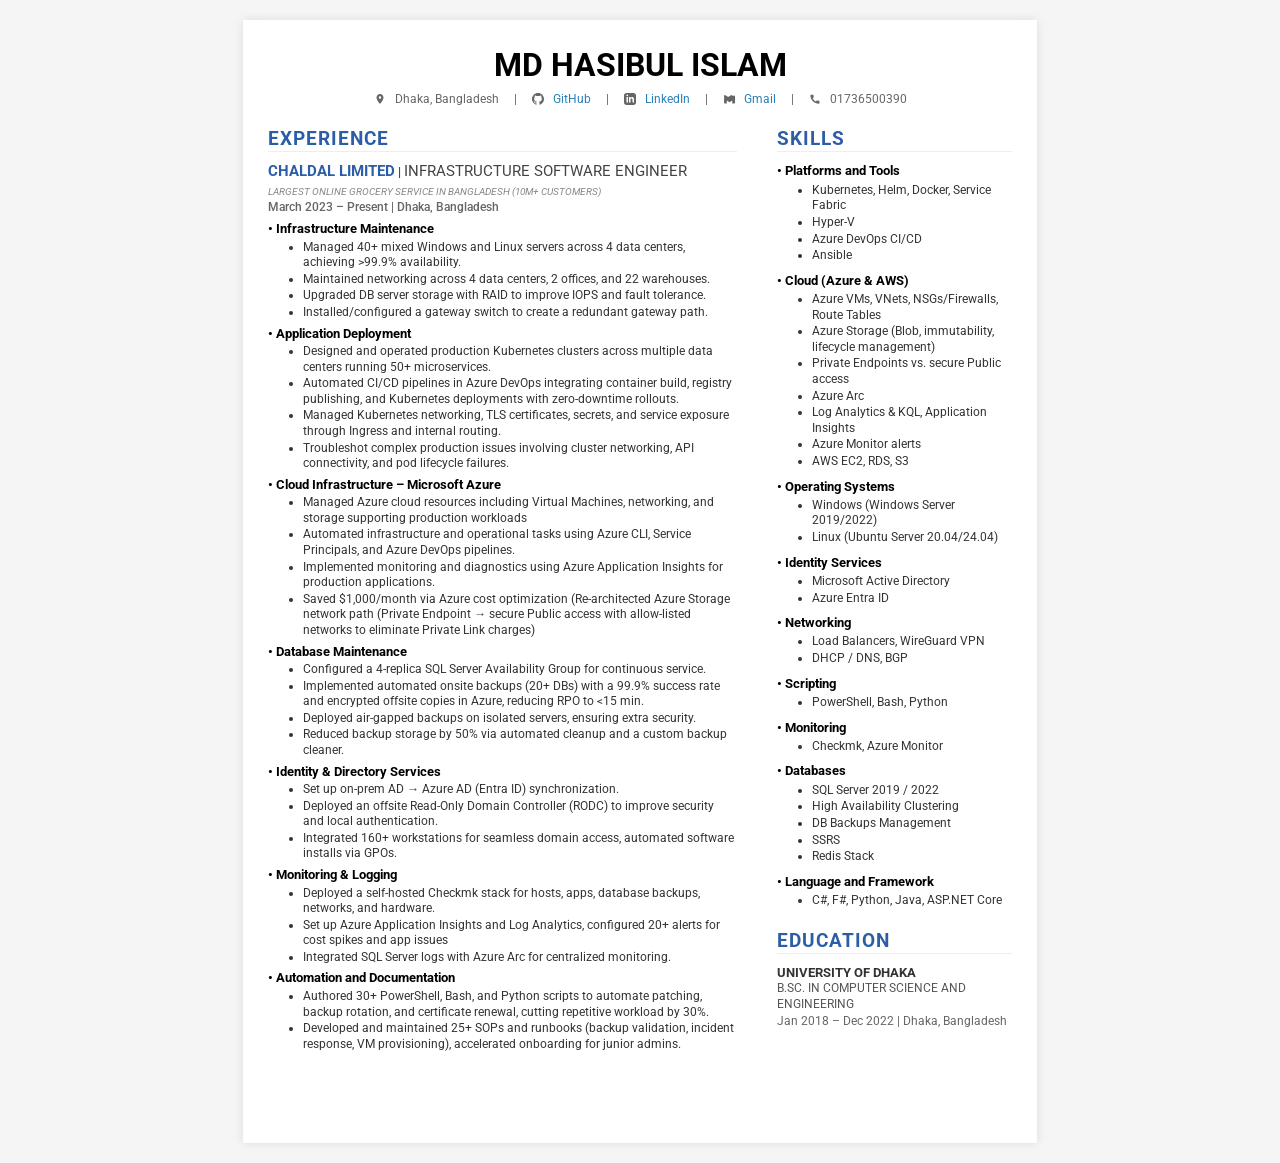
==== Resume/resume.html @ 2f76fee9 "Initial Commit for Protfolio" ====
<!DOCTYPE html>
<html lang="en">
<head>
    <meta charset="UTF-8">
    <meta name="viewport" content="width=device-width, initial-scale=1.0">
    <title>MD Hasibul Islam - Resume</title>
    <style>
        @import url('https://fonts.googleapis.com/css2?family=Roboto:wght@300;400;500;700&display=swap');

        :root {
            --primary-color: #2c3e50;
            --secondary-color: #34495e;
            --accent-color: #2980b9;
            --text-color: #333;
            --light-text: #666;
            --border-color: #e0e0e0;
        }

        * {
            box-sizing: border-box;
            margin: 0;
            padding: 0;
        }

        body {
            font-family: 'Roboto', sans-serif;
            line-height: 1.3;
            color: var(--text-color);
            background-color: #f5f5f5;
            font-size: 9.5pt;
        }

        .container {
            max-width: 210mm; /* A4 width */
            margin: 20px auto;
            background: white;
            padding: 25px;
            box-shadow: 0 0 10px rgba(0,0,0,0.1);
            min-height: 297mm; /* A4 height */
        }

        /* Header */
        header {
            text-align: center;
            margin-bottom: 20px;
        }

        h1 {
            font-size: 24pt;
            font-weight: 700;
            color: #000;
            margin-bottom: 5px;
            text-transform: uppercase;
        }

        .contact-info {
            display: flex;
            justify-content: center;
            gap: 15px;
            font-size: 9pt;
            color: var(--light-text);
            flex-wrap: wrap;
        }

        .contact-info span {
            display: flex;
            align-items: center;
            gap: 5px;
        }

        .contact-info a {
            color: var(--accent-color);
            text-decoration: none;
        }

        /* Layout */
        .main-content {
            display: flex;
            gap: 30px;
        }

        .left-column {
            flex: 2;
            padding-right: 10px;
        }

        .right-column {
            flex: 1;
        }

        /* Section Headings */
        h2 {
            font-size: 14pt;
            color: #2c5ea8; /* Matches the blue in the image */
            text-transform: uppercase;
            border-bottom: 1px solid #eee; /* Subtle underline if needed, image doesn't show strong one but structure implies it */
            margin-bottom: 10px;
            margin-top: 0;
            font-weight: 700;
            letter-spacing: 1px;
        }

        /* Experience Section */
        .job-header {
            margin-bottom: 3px;
        }

        .company-name {
            font-weight: 700;
            color: #2c5ea8;
            font-size: 11pt;
        }

        .job-title {
            font-weight: 400;
            color: #444;
            font-size: 11pt;
            text-transform: uppercase;
        }

        .company-desc {
            font-size: 7.5pt;
            color: #888;
            margin-bottom: 2px;
            font-style: italic;
        }

        .job-meta {
            font-size: 9pt;
            color: #666;
            margin-bottom: 6px;
            font-weight: 500;
        }

        .experience-item {
            margin-bottom: 10px;
        }

        .experience-sub-section {
            margin-bottom: 5px;
        }

        .sub-section-title {
            font-weight: 700;
            font-size: 9.5pt;
            margin-bottom: 2px;
            color: #000;
        }

        ul {
            list-style-type: disc;
            margin-left: 35px;
            margin-bottom: 3px;
        }

        li {
            margin-bottom: 1px;
            font-size: 9pt;
            color: #333;
        }

        /* Skills Section */
        .skills-section h3 {
            font-size: 10pt;
            font-weight: 700;
            margin-bottom: 3px;
            color: #000;
        }

        .skills-section ul {
            margin-left: 35px;
            margin-bottom: 8px;
        }
        
        .skills-section li {
             margin-bottom: 1px;
        }

        /* Education Section */
        .education-item {
            margin-bottom: 15px;
        }

        .uni-name {
            font-weight: 700;
            font-size: 10pt;
            color: #333;
            text-transform: uppercase;
        }

        .degree {
            font-size: 9pt;
            color: #555;
            text-transform: uppercase;
            margin-bottom: 2px;
        }

        .edu-meta {
            font-size: 9pt;
            color: #666;
        }

        /* Print Styles */
        @media print {
            body {
                background: white;
            }
            .container {
                box-shadow: none;
                margin: 0;
                padding: 20px;
                width: 100%;
                max-width: none;
            }
            a {
                text-decoration: none;
                color: inherit;
            }
        }
        
        /* Icons */
        .icon {
            width: 12px;
            height: 12px;
            fill: currentColor;
            display: inline-block;
            vertical-align: middle;
            margin-right: 4px;
        }
    </style>
</head>
<body>

<div class="container">
    <header>
        <h1>MD Hasibul Islam</h1>
        <div class="contact-info">
            <span>
                <svg class="icon" viewBox="0 0 24 24"><path d="M12 2C8.13 2 5 5.13 5 9c0 5.25 7 13 7 13s7-7.75 7-13c0-3.87-3.13-7-7-7zm0 9.5c-1.38 0-2.5-1.12-2.5-2.5s1.12-2.5 2.5-2.5 2.5 1.12 2.5 2.5-1.12 2.5-2.5 2.5z"/></svg>
                Dhaka, Bangladesh
            </span>
            <span>|</span>
            <span>
                <svg class="icon" viewBox="0 0 24 24"><path d="M12 0c-6.626 0-12 5.373-12 12 0 5.302 3.438 9.8 8.207 11.387.599.111.793-.261.793-.577v-2.234c-3.338.726-4.033-1.416-4.033-1.416-.546-1.387-1.333-1.756-1.333-1.756-1.089-.745.083-.729.083-.729 1.205.084 1.839 1.237 1.839 1.237 1.07 1.834 2.807 1.304 3.492.997.107-.775.418-1.305.762-1.604-2.665-.305-5.467-1.334-5.467-5.931 0-1.311.469-2.381 1.236-3.221-.124-.303-.535-1.524.117-3.176 0 0 1.008-.322 3.301 1.23.957-.266 1.983-.399 3.003-.404 1.02.005 2.047.138 3.006.404 2.291-1.552 3.297-1.23 3.297-1.23.653 1.653.242 2.874.118 3.176.77.84 1.235 1.911 1.235 3.221 0 4.609-2.807 5.624-5.479 5.921.43.372.823 1.102.823 2.222v3.293c0 .319.192.694.801.576 4.765-1.589 8.199-6.086 8.199-11.386 0-6.627-5.373-12-12-12z"/></svg>
                <a href="https://github.com/SBSojib">GitHub</a>
            </span>
            <span>|</span>
            <span>
                <svg class="icon" viewBox="0 0 24 24"><path d="M19 0h-14c-2.761 0-5 2.239-5 5v14c0 2.761 2.239 5 5 5h14c2.762 0 5-2.239 5-5v-14c0-2.761-2.238-5-5-5zm-11 19h-3v-11h3v11zm-1.5-12.268c-.966 0-1.75-.79-1.75-1.764s.784-1.764 1.75-1.764 1.75.79 1.75 1.764-.783 1.764-1.75 1.764zm13.5 12.268h-3v-5.604c0-3.368-4-3.113-4 0v5.604h-3v-11h3v1.765c1.396-2.586 7-2.777 7 2.476v6.759z"/></svg>
                <a href="https://linkedin.com/in/md-hasibul-islam-832214260/">LinkedIn</a>
            </span>
            <span>|</span>
            <span>
                <svg class="icon" viewBox="0 0 24 24"><path d="M24 5.457v13.909c0 .904-.732 1.636-1.636 1.636h-3.819v-5.818l-5.455 3.455-5.455-3.455v5.818h-3.818c-.904 0-1.636-.732-1.636-1.636v-13.909c0-.904.732-1.636 1.636-1.636 0 0 5.355 3.273 6.545 4 1.191-.727 6.545-4 6.545-4 .904 0 1.636.732 1.636 1.636z"/></svg>
                <a href="mailto:sojib.24csedu.037@gmail.com">Gmail</a>
            </span>
            <span>|</span>
            <span>
                <svg class="icon" viewBox="0 0 24 24"><path d="M20.01 15.38c-1.23 0-2.42-.2-3.53-.56-.35-.12-.74-.03-1.01.24l-1.57 1.97c-2.83-1.44-5.15-3.75-6.59-6.59l1.97-1.57c.27-.28.36-.67.25-1.02-.37-1.11-.56-2.3-.56-3.53 0-.54-.45-.99-.99-.99h-4.16c-.55 0-1 .45-1 1 0 9.39 7.61 17 17 17 .55 0 1-.45 1-1v-4.16c0-.54-.45-.99-.99-.99z"/></svg>
                01736500390
            </span>
        </div>
    </header>

    <div class="main-content">
        <div class="left-column">
            <h2>EXPERIENCE</h2>
            
            <div class="experience-item">
                <div class="job-header">
                    <span class="company-name">CHALDAL LIMITED</span> | <span class="job-title">INFRASTRUCTURE SOFTWARE ENGINEER</span>
                </div>
                <div class="company-desc">LARGEST ONLINE GROCERY SERVICE IN BANGLADESH (10M+ CUSTOMERS)</div>
                <div class="job-meta">March 2023 – Present | Dhaka, Bangladesh</div>
                
                <div class="experience-sub-section">
                    <div class="sub-section-title">• Infrastructure Maintenance</div>
                    <ul>
                        <li>Managed 40+ mixed Windows and Linux servers across 4 data centers, achieving >99.9% availability.</li>
                        <li>Maintained networking across 4 data centers, 2 offices, and 22 warehouses.</li>
                        <li>Upgraded DB server storage with RAID to improve IOPS and fault tolerance.</li>
                        <li>Installed/configured a gateway switch to create a redundant gateway path.</li>
                    </ul>
                </div>

                <div class="experience-sub-section">
                    <div class="sub-section-title">• Application Deployment</div>
                    <ul>
                        <li>Designed and operated production Kubernetes clusters across multiple data centers running 50+ microservices.</li>
                        <li>Automated CI/CD pipelines in Azure DevOps integrating container build, registry publishing, and Kubernetes deployments with zero-downtime rollouts.</li>
                        <li>Managed Kubernetes networking, TLS certificates, secrets, and service exposure through Ingress and internal routing.</li>
                        <li>Troubleshot complex production issues involving cluster networking, API connectivity, and pod lifecycle failures.</li>
                    </ul>
                </div>

                <div class="experience-sub-section">
                    <div class="sub-section-title">• Cloud Infrastructure – Microsoft Azure</div>
                    <ul>
                        <li>Managed Azure cloud resources including Virtual Machines, networking, and storage supporting production workloads</li>
                        <li>Automated infrastructure and operational tasks using Azure CLI, Service Principals, and Azure DevOps pipelines.</li>
                        <li>Implemented monitoring and diagnostics using Azure Application Insights for production applications.</li>
                        <li>Saved $1,000/month via Azure cost optimization (Re-architected Azure Storage network path (Private Endpoint → secure Public access with allow-listed networks to eliminate Private Link charges)</li>
                    </ul>
                </div>

                <div class="experience-sub-section">
                    <div class="sub-section-title">• Database Maintenance</div>
                    <ul>
                        <li>Configured a 4-replica SQL Server Availability Group for continuous service.</li>
                        <li>Implemented automated onsite backups (20+ DBs) with a 99.9% success rate and encrypted offsite copies in Azure, reducing RPO to &lt;15 min.</li>
                        <li>Deployed air-gapped backups on isolated servers, ensuring extra security.</li>
                        <li>Reduced backup storage by 50% via automated cleanup and a custom backup cleaner.</li>
                    </ul>
                </div>

                <div class="experience-sub-section">
                    <div class="sub-section-title">• Identity & Directory Services</div>
                    <ul>
                        <li>Set up on-prem AD → Azure AD (Entra ID) synchronization.</li>
                        <li>Deployed an offsite Read-Only Domain Controller (RODC) to improve security and local authentication.</li>
                        <li>Integrated 160+ workstations for seamless domain access, automated software installs via GPOs.</li>
                    </ul>
                </div>

                <div class="experience-sub-section">
                    <div class="sub-section-title">• Monitoring & Logging</div>
                    <ul>
                        <li>Deployed a self-hosted Checkmk stack for hosts, apps, database backups, networks, and hardware.</li>
                        <li>Set up Azure Application Insights and Log Analytics, configured 20+ alerts for cost spikes and app issues</li>
                        <li>Integrated SQL Server logs with Azure Arc for centralized monitoring.</li>
                    </ul>
                </div>

                <div class="experience-sub-section">
                    <div class="sub-section-title">• Automation and Documentation</div>
                    <ul>
                        <li>Authored 30+ PowerShell, Bash, and Python scripts to automate patching, backup rotation, and certificate renewal, cutting repetitive workload by 30%.</li>
                        <li>Developed and maintained 25+ SOPs and runbooks (backup validation, incident response, VM provisioning), accelerated onboarding for junior admins.</li>
                    </ul>
                </div>
            </div>
        </div>

        <div class="right-column">
            <h2>SKILLS</h2>
            <div class="skills-section">
                <h3>• Platforms and Tools</h3>
                <ul>
                    <li>Kubernetes, Helm, Docker, Service Fabric</li>
                    <li>Hyper-V</li>
                    <li>Azure DevOps CI/CD</li>
                    <li>Ansible</li>
                </ul>

                <h3>• Cloud (Azure & AWS)</h3>
                <ul>
                    <li>Azure VMs, VNets, NSGs/Firewalls, Route Tables</li>
                    <li>Azure Storage (Blob, immutability, lifecycle management)</li>
                    <li>Private Endpoints vs. secure Public access</li>
                    <li>Azure Arc</li>
                    <li>Log Analytics & KQL, Application Insights</li>
                    <li>Azure Monitor alerts</li>
                    <li>AWS EC2, RDS, S3</li>
                </ul>

                <h3>• Operating Systems</h3>
                <ul>
                    <li>Windows (Windows Server 2019/2022)</li>
                    <li>Linux (Ubuntu Server 20.04/24.04)</li>
                </ul>

                <h3>• Identity Services</h3>
                <ul>
                    <li>Microsoft Active Directory</li>
                    <li>Azure Entra ID</li>
                </ul>

                <h3>• Networking</h3>
                <ul>
                    <li>Load Balancers, WireGuard VPN</li>
                    <li>DHCP / DNS, BGP</li>
                </ul>

                <h3>• Scripting</h3>
                <ul>
                    <li>PowerShell, Bash, Python</li>
                </ul>

                <h3>• Monitoring</h3>
                <ul>
                    <li>Checkmk, Azure Monitor</li>
                </ul>

                <h3>• Databases</h3>
                <ul>
                    <li>SQL Server 2019 / 2022</li>
                    <li>High Availability Clustering</li>
                    <li>DB Backups Management</li>
                    <li>SSRS</li>
                    <li>Redis Stack</li>
                </ul>

                <h3>• Language and Framework</h3>
                <ul>
                    <li>C#, F#, Python, Java, ASP.NET Core</li>
                </ul>
            </div>

            <h2 style="margin-top: 20px;">EDUCATION</h2>
            <div class="education-item">
                <div class="uni-name">UNIVERSITY OF DHAKA</div>
                <div class="degree">B.Sc. IN COMPUTER SCIENCE AND ENGINEERING</div>
                <div class="edu-meta">Jan 2018 – Dec 2022 | Dhaka, Bangladesh</div>
            </div>
        </div>
    </div>
</div>

</body>
</html>
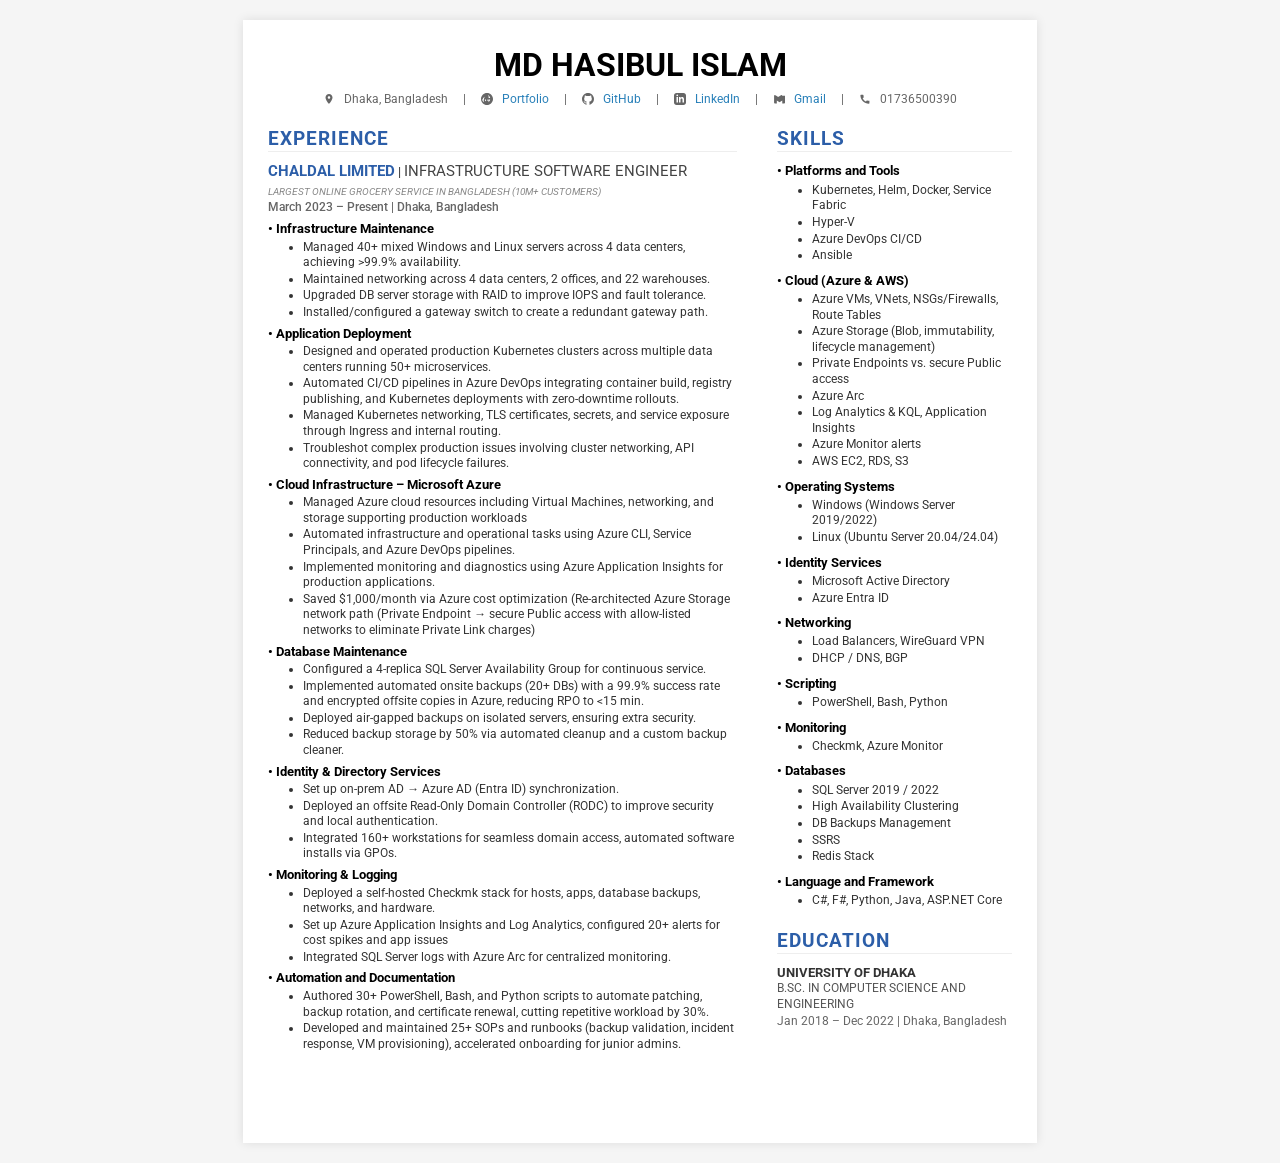
==== commit 9a74cfea: "Theme and Design added" ====
--- a/Resume/resume.html
+++ b/Resume/resume.html
@@ -1,420 +1,425 @@
-<!DOCTYPE html>
-<html lang="en">
-<head>
-    <meta charset="UTF-8">
-    <meta name="viewport" content="width=device-width, initial-scale=1.0">
-    <title>MD Hasibul Islam - Resume</title>
-    <style>
-        @import url('https://fonts.googleapis.com/css2?family=Roboto:wght@300;400;500;700&display=swap');
-
-        :root {
-            --primary-color: #2c3e50;
-            --secondary-color: #34495e;
-            --accent-color: #2980b9;
-            --text-color: #333;
-            --light-text: #666;
-            --border-color: #e0e0e0;
-        }
-
-        * {
-            box-sizing: border-box;
-            margin: 0;
-            padding: 0;
-        }
-
-        body {
-            font-family: 'Roboto', sans-serif;
-            line-height: 1.3;
-            color: var(--text-color);
-            background-color: #f5f5f5;
-            font-size: 9.5pt;
-        }
-
-        .container {
-            max-width: 210mm; /* A4 width */
-            margin: 20px auto;
-            background: white;
-            padding: 25px;
-            box-shadow: 0 0 10px rgba(0,0,0,0.1);
-            min-height: 297mm; /* A4 height */
-        }
-
-        /* Header */
-        header {
-            text-align: center;
-            margin-bottom: 20px;
-        }
-
-        h1 {
-            font-size: 24pt;
-            font-weight: 700;
-            color: #000;
-            margin-bottom: 5px;
-            text-transform: uppercase;
-        }
-
-        .contact-info {
-            display: flex;
-            justify-content: center;
-            gap: 15px;
-            font-size: 9pt;
-            color: var(--light-text);
-            flex-wrap: wrap;
-        }
-
-        .contact-info span {
-            display: flex;
-            align-items: center;
-            gap: 5px;
-        }
-
-        .contact-info a {
-            color: var(--accent-color);
-            text-decoration: none;
-        }
-
-        /* Layout */
-        .main-content {
-            display: flex;
-            gap: 30px;
-        }
-
-        .left-column {
-            flex: 2;
-            padding-right: 10px;
-        }
-
-        .right-column {
-            flex: 1;
-        }
-
-        /* Section Headings */
-        h2 {
-            font-size: 14pt;
-            color: #2c5ea8; /* Matches the blue in the image */
-            text-transform: uppercase;
-            border-bottom: 1px solid #eee; /* Subtle underline if needed, image doesn't show strong one but structure implies it */
-            margin-bottom: 10px;
-            margin-top: 0;
-            font-weight: 700;
-            letter-spacing: 1px;
-        }
-
-        /* Experience Section */
-        .job-header {
-            margin-bottom: 3px;
-        }
-
-        .company-name {
-            font-weight: 700;
-            color: #2c5ea8;
-            font-size: 11pt;
-        }
-
-        .job-title {
-            font-weight: 400;
-            color: #444;
-            font-size: 11pt;
-            text-transform: uppercase;
-        }
-
-        .company-desc {
-            font-size: 7.5pt;
-            color: #888;
-            margin-bottom: 2px;
-            font-style: italic;
-        }
-
-        .job-meta {
-            font-size: 9pt;
-            color: #666;
-            margin-bottom: 6px;
-            font-weight: 500;
-        }
-
-        .experience-item {
-            margin-bottom: 10px;
-        }
-
-        .experience-sub-section {
-            margin-bottom: 5px;
-        }
-
-        .sub-section-title {
-            font-weight: 700;
-            font-size: 9.5pt;
-            margin-bottom: 2px;
-            color: #000;
-        }
-
-        ul {
-            list-style-type: disc;
-            margin-left: 35px;
-            margin-bottom: 3px;
-        }
-
-        li {
-            margin-bottom: 1px;
-            font-size: 9pt;
-            color: #333;
-        }
-
-        /* Skills Section */
-        .skills-section h3 {
-            font-size: 10pt;
-            font-weight: 700;
-            margin-bottom: 3px;
-            color: #000;
-        }
-
-        .skills-section ul {
-            margin-left: 35px;
-            margin-bottom: 8px;
-        }
-        
-        .skills-section li {
-             margin-bottom: 1px;
-        }
-
-        /* Education Section */
-        .education-item {
-            margin-bottom: 15px;
-        }
-
-        .uni-name {
-            font-weight: 700;
-            font-size: 10pt;
-            color: #333;
-            text-transform: uppercase;
-        }
-
-        .degree {
-            font-size: 9pt;
-            color: #555;
-            text-transform: uppercase;
-            margin-bottom: 2px;
-        }
-
-        .edu-meta {
-            font-size: 9pt;
-            color: #666;
-        }
-
-        /* Print Styles */
-        @media print {
-            body {
-                background: white;
-            }
-            .container {
-                box-shadow: none;
-                margin: 0;
-                padding: 20px;
-                width: 100%;
-                max-width: none;
-            }
-            a {
-                text-decoration: none;
-                color: inherit;
-            }
-        }
-        
-        /* Icons */
-        .icon {
-            width: 12px;
-            height: 12px;
-            fill: currentColor;
-            display: inline-block;
-            vertical-align: middle;
-            margin-right: 4px;
-        }
-    </style>
-</head>
-<body>
-
-<div class="container">
-    <header>
-        <h1>MD Hasibul Islam</h1>
-        <div class="contact-info">
-            <span>
-                <svg class="icon" viewBox="0 0 24 24"><path d="M12 2C8.13 2 5 5.13 5 9c0 5.25 7 13 7 13s7-7.75 7-13c0-3.87-3.13-7-7-7zm0 9.5c-1.38 0-2.5-1.12-2.5-2.5s1.12-2.5 2.5-2.5 2.5 1.12 2.5 2.5-1.12 2.5-2.5 2.5z"/></svg>
-                Dhaka, Bangladesh
-            </span>
-            <span>|</span>
-            <span>
-                <svg class="icon" viewBox="0 0 24 24"><path d="M12 0c-6.626 0-12 5.373-12 12 0 5.302 3.438 9.8 8.207 11.387.599.111.793-.261.793-.577v-2.234c-3.338.726-4.033-1.416-4.033-1.416-.546-1.387-1.333-1.756-1.333-1.756-1.089-.745.083-.729.083-.729 1.205.084 1.839 1.237 1.839 1.237 1.07 1.834 2.807 1.304 3.492.997.107-.775.418-1.305.762-1.604-2.665-.305-5.467-1.334-5.467-5.931 0-1.311.469-2.381 1.236-3.221-.124-.303-.535-1.524.117-3.176 0 0 1.008-.322 3.301 1.23.957-.266 1.983-.399 3.003-.404 1.02.005 2.047.138 3.006.404 2.291-1.552 3.297-1.23 3.297-1.23.653 1.653.242 2.874.118 3.176.77.84 1.235 1.911 1.235 3.221 0 4.609-2.807 5.624-5.479 5.921.43.372.823 1.102.823 2.222v3.293c0 .319.192.694.801.576 4.765-1.589 8.199-6.086 8.199-11.386 0-6.627-5.373-12-12-12z"/></svg>
-                <a href="https://github.com/SBSojib">GitHub</a>
-            </span>
-            <span>|</span>
-            <span>
-                <svg class="icon" viewBox="0 0 24 24"><path d="M19 0h-14c-2.761 0-5 2.239-5 5v14c0 2.761 2.239 5 5 5h14c2.762 0 5-2.239 5-5v-14c0-2.761-2.238-5-5-5zm-11 19h-3v-11h3v11zm-1.5-12.268c-.966 0-1.75-.79-1.75-1.764s.784-1.764 1.75-1.764 1.75.79 1.75 1.764-.783 1.764-1.75 1.764zm13.5 12.268h-3v-5.604c0-3.368-4-3.113-4 0v5.604h-3v-11h3v1.765c1.396-2.586 7-2.777 7 2.476v6.759z"/></svg>
-                <a href="https://linkedin.com/in/md-hasibul-islam-832214260/">LinkedIn</a>
-            </span>
-            <span>|</span>
-            <span>
-                <svg class="icon" viewBox="0 0 24 24"><path d="M24 5.457v13.909c0 .904-.732 1.636-1.636 1.636h-3.819v-5.818l-5.455 3.455-5.455-3.455v5.818h-3.818c-.904 0-1.636-.732-1.636-1.636v-13.909c0-.904.732-1.636 1.636-1.636 0 0 5.355 3.273 6.545 4 1.191-.727 6.545-4 6.545-4 .904 0 1.636.732 1.636 1.636z"/></svg>
-                <a href="mailto:sojib.24csedu.037@gmail.com">Gmail</a>
-            </span>
-            <span>|</span>
-            <span>
-                <svg class="icon" viewBox="0 0 24 24"><path d="M20.01 15.38c-1.23 0-2.42-.2-3.53-.56-.35-.12-.74-.03-1.01.24l-1.57 1.97c-2.83-1.44-5.15-3.75-6.59-6.59l1.97-1.57c.27-.28.36-.67.25-1.02-.37-1.11-.56-2.3-.56-3.53 0-.54-.45-.99-.99-.99h-4.16c-.55 0-1 .45-1 1 0 9.39 7.61 17 17 17 .55 0 1-.45 1-1v-4.16c0-.54-.45-.99-.99-.99z"/></svg>
-                01736500390
-            </span>
-        </div>
-    </header>
-
-    <div class="main-content">
-        <div class="left-column">
-            <h2>EXPERIENCE</h2>
-            
-            <div class="experience-item">
-                <div class="job-header">
-                    <span class="company-name">CHALDAL LIMITED</span> | <span class="job-title">INFRASTRUCTURE SOFTWARE ENGINEER</span>
-                </div>
-                <div class="company-desc">LARGEST ONLINE GROCERY SERVICE IN BANGLADESH (10M+ CUSTOMERS)</div>
-                <div class="job-meta">March 2023 – Present | Dhaka, Bangladesh</div>
-                
-                <div class="experience-sub-section">
-                    <div class="sub-section-title">• Infrastructure Maintenance</div>
-                    <ul>
-                        <li>Managed 40+ mixed Windows and Linux servers across 4 data centers, achieving >99.9% availability.</li>
-                        <li>Maintained networking across 4 data centers, 2 offices, and 22 warehouses.</li>
-                        <li>Upgraded DB server storage with RAID to improve IOPS and fault tolerance.</li>
-                        <li>Installed/configured a gateway switch to create a redundant gateway path.</li>
-                    </ul>
-                </div>
-
-                <div class="experience-sub-section">
-                    <div class="sub-section-title">• Application Deployment</div>
-                    <ul>
-                        <li>Designed and operated production Kubernetes clusters across multiple data centers running 50+ microservices.</li>
-                        <li>Automated CI/CD pipelines in Azure DevOps integrating container build, registry publishing, and Kubernetes deployments with zero-downtime rollouts.</li>
-                        <li>Managed Kubernetes networking, TLS certificates, secrets, and service exposure through Ingress and internal routing.</li>
-                        <li>Troubleshot complex production issues involving cluster networking, API connectivity, and pod lifecycle failures.</li>
-                    </ul>
-                </div>
-
-                <div class="experience-sub-section">
-                    <div class="sub-section-title">• Cloud Infrastructure – Microsoft Azure</div>
-                    <ul>
-                        <li>Managed Azure cloud resources including Virtual Machines, networking, and storage supporting production workloads</li>
-                        <li>Automated infrastructure and operational tasks using Azure CLI, Service Principals, and Azure DevOps pipelines.</li>
-                        <li>Implemented monitoring and diagnostics using Azure Application Insights for production applications.</li>
-                        <li>Saved $1,000/month via Azure cost optimization (Re-architected Azure Storage network path (Private Endpoint → secure Public access with allow-listed networks to eliminate Private Link charges)</li>
-                    </ul>
-                </div>
-
-                <div class="experience-sub-section">
-                    <div class="sub-section-title">• Database Maintenance</div>
-                    <ul>
-                        <li>Configured a 4-replica SQL Server Availability Group for continuous service.</li>
-                        <li>Implemented automated onsite backups (20+ DBs) with a 99.9% success rate and encrypted offsite copies in Azure, reducing RPO to &lt;15 min.</li>
-                        <li>Deployed air-gapped backups on isolated servers, ensuring extra security.</li>
-                        <li>Reduced backup storage by 50% via automated cleanup and a custom backup cleaner.</li>
-                    </ul>
-                </div>
-
-                <div class="experience-sub-section">
-                    <div class="sub-section-title">• Identity & Directory Services</div>
-                    <ul>
-                        <li>Set up on-prem AD → Azure AD (Entra ID) synchronization.</li>
-                        <li>Deployed an offsite Read-Only Domain Controller (RODC) to improve security and local authentication.</li>
-                        <li>Integrated 160+ workstations for seamless domain access, automated software installs via GPOs.</li>
-                    </ul>
-                </div>
-
-                <div class="experience-sub-section">
-                    <div class="sub-section-title">• Monitoring & Logging</div>
-                    <ul>
-                        <li>Deployed a self-hosted Checkmk stack for hosts, apps, database backups, networks, and hardware.</li>
-                        <li>Set up Azure Application Insights and Log Analytics, configured 20+ alerts for cost spikes and app issues</li>
-                        <li>Integrated SQL Server logs with Azure Arc for centralized monitoring.</li>
-                    </ul>
-                </div>
-
-                <div class="experience-sub-section">
-                    <div class="sub-section-title">• Automation and Documentation</div>
-                    <ul>
-                        <li>Authored 30+ PowerShell, Bash, and Python scripts to automate patching, backup rotation, and certificate renewal, cutting repetitive workload by 30%.</li>
-                        <li>Developed and maintained 25+ SOPs and runbooks (backup validation, incident response, VM provisioning), accelerated onboarding for junior admins.</li>
-                    </ul>
-                </div>
-            </div>
-        </div>
-
-        <div class="right-column">
-            <h2>SKILLS</h2>
-            <div class="skills-section">
-                <h3>• Platforms and Tools</h3>
-                <ul>
-                    <li>Kubernetes, Helm, Docker, Service Fabric</li>
-                    <li>Hyper-V</li>
-                    <li>Azure DevOps CI/CD</li>
-                    <li>Ansible</li>
-                </ul>
-
-                <h3>• Cloud (Azure & AWS)</h3>
-                <ul>
-                    <li>Azure VMs, VNets, NSGs/Firewalls, Route Tables</li>
-                    <li>Azure Storage (Blob, immutability, lifecycle management)</li>
-                    <li>Private Endpoints vs. secure Public access</li>
-                    <li>Azure Arc</li>
-                    <li>Log Analytics & KQL, Application Insights</li>
-                    <li>Azure Monitor alerts</li>
-                    <li>AWS EC2, RDS, S3</li>
-                </ul>
-
-                <h3>• Operating Systems</h3>
-                <ul>
-                    <li>Windows (Windows Server 2019/2022)</li>
-                    <li>Linux (Ubuntu Server 20.04/24.04)</li>
-                </ul>
-
-                <h3>• Identity Services</h3>
-                <ul>
-                    <li>Microsoft Active Directory</li>
-                    <li>Azure Entra ID</li>
-                </ul>
-
-                <h3>• Networking</h3>
-                <ul>
-                    <li>Load Balancers, WireGuard VPN</li>
-                    <li>DHCP / DNS, BGP</li>
-                </ul>
-
-                <h3>• Scripting</h3>
-                <ul>
-                    <li>PowerShell, Bash, Python</li>
-                </ul>
-
-                <h3>• Monitoring</h3>
-                <ul>
-                    <li>Checkmk, Azure Monitor</li>
-                </ul>
-
-                <h3>• Databases</h3>
-                <ul>
-                    <li>SQL Server 2019 / 2022</li>
-                    <li>High Availability Clustering</li>
-                    <li>DB Backups Management</li>
-                    <li>SSRS</li>
-                    <li>Redis Stack</li>
-                </ul>
-
-                <h3>• Language and Framework</h3>
-                <ul>
-                    <li>C#, F#, Python, Java, ASP.NET Core</li>
-                </ul>
-            </div>
-
-            <h2 style="margin-top: 20px;">EDUCATION</h2>
-            <div class="education-item">
-                <div class="uni-name">UNIVERSITY OF DHAKA</div>
-                <div class="degree">B.Sc. IN COMPUTER SCIENCE AND ENGINEERING</div>
-                <div class="edu-meta">Jan 2018 – Dec 2022 | Dhaka, Bangladesh</div>
-            </div>
-        </div>
-    </div>
-</div>
-
-</body>
-</html>
+<!DOCTYPE html>
+<html lang="en">
+<head>
+    <meta charset="UTF-8">
+    <meta name="viewport" content="width=device-width, initial-scale=1.0">
+    <title>MD Hasibul Islam - Resume</title>
+    <style>
+        @import url('https://fonts.googleapis.com/css2?family=Roboto:wght@300;400;500;700&display=swap');
+
+        :root {
+            --primary-color: #2c3e50;
+            --secondary-color: #34495e;
+            --accent-color: #2980b9;
+            --text-color: #333;
+            --light-text: #666;
+            --border-color: #e0e0e0;
+        }
+
+        * {
+            box-sizing: border-box;
+            margin: 0;
+            padding: 0;
+        }
+
+        body {
+            font-family: 'Roboto', sans-serif;
+            line-height: 1.3;
+            color: var(--text-color);
+            background-color: #f5f5f5;
+            font-size: 9.5pt;
+        }
+
+        .container {
+            max-width: 210mm; /* A4 width */
+            margin: 20px auto;
+            background: white;
+            padding: 25px;
+            box-shadow: 0 0 10px rgba(0,0,0,0.1);
+            min-height: 297mm; /* A4 height */
+        }
+
+        /* Header */
+        header {
+            text-align: center;
+            margin-bottom: 20px;
+        }
+
+        h1 {
+            font-size: 24pt;
+            font-weight: 700;
+            color: #000;
+            margin-bottom: 5px;
+            text-transform: uppercase;
+        }
+
+        .contact-info {
+            display: flex;
+            justify-content: center;
+            gap: 15px;
+            font-size: 9pt;
+            color: var(--light-text);
+            flex-wrap: wrap;
+        }
+
+        .contact-info span {
+            display: flex;
+            align-items: center;
+            gap: 5px;
+        }
+
+        .contact-info a {
+            color: var(--accent-color);
+            text-decoration: none;
+        }
+
+        /* Layout */
+        .main-content {
+            display: flex;
+            gap: 30px;
+        }
+
+        .left-column {
+            flex: 2;
+            padding-right: 10px;
+        }
+
+        .right-column {
+            flex: 1;
+        }
+
+        /* Section Headings */
+        h2 {
+            font-size: 14pt;
+            color: #2c5ea8; /* Matches the blue in the image */
+            text-transform: uppercase;
+            border-bottom: 1px solid #eee; /* Subtle underline if needed, image doesn't show strong one but structure implies it */
+            margin-bottom: 10px;
+            margin-top: 0;
+            font-weight: 700;
+            letter-spacing: 1px;
+        }
+
+        /* Experience Section */
+        .job-header {
+            margin-bottom: 3px;
+        }
+
+        .company-name {
+            font-weight: 700;
+            color: #2c5ea8;
+            font-size: 11pt;
+        }
+
+        .job-title {
+            font-weight: 400;
+            color: #444;
+            font-size: 11pt;
+            text-transform: uppercase;
+        }
+
+        .company-desc {
+            font-size: 7.5pt;
+            color: #888;
+            margin-bottom: 2px;
+            font-style: italic;
+        }
+
+        .job-meta {
+            font-size: 9pt;
+            color: #666;
+            margin-bottom: 6px;
+            font-weight: 500;
+        }
+
+        .experience-item {
+            margin-bottom: 10px;
+        }
+
+        .experience-sub-section {
+            margin-bottom: 5px;
+        }
+
+        .sub-section-title {
+            font-weight: 700;
+            font-size: 9.5pt;
+            margin-bottom: 2px;
+            color: #000;
+        }
+
+        ul {
+            list-style-type: disc;
+            margin-left: 35px;
+            margin-bottom: 3px;
+        }
+
+        li {
+            margin-bottom: 1px;
+            font-size: 9pt;
+            color: #333;
+        }
+
+        /* Skills Section */
+        .skills-section h3 {
+            font-size: 10pt;
+            font-weight: 700;
+            margin-bottom: 3px;
+            color: #000;
+        }
+
+        .skills-section ul {
+            margin-left: 35px;
+            margin-bottom: 8px;
+        }
+        
+        .skills-section li {
+             margin-bottom: 1px;
+        }
+
+        /* Education Section */
+        .education-item {
+            margin-bottom: 15px;
+        }
+
+        .uni-name {
+            font-weight: 700;
+            font-size: 10pt;
+            color: #333;
+            text-transform: uppercase;
+        }
+
+        .degree {
+            font-size: 9pt;
+            color: #555;
+            text-transform: uppercase;
+            margin-bottom: 2px;
+        }
+
+        .edu-meta {
+            font-size: 9pt;
+            color: #666;
+        }
+
+        /* Print Styles */
+        @media print {
+            body {
+                background: white;
+            }
+            .container {
+                box-shadow: none;
+                margin: 0;
+                padding: 20px;
+                width: 100%;
+                max-width: none;
+            }
+            a {
+                text-decoration: none;
+                color: inherit;
+            }
+        }
+        
+        /* Icons */
+        .icon {
+            width: 12px;
+            height: 12px;
+            fill: currentColor;
+            display: inline-block;
+            vertical-align: middle;
+            margin-right: 4px;
+        }
+    </style>
+</head>
+<body>
+
+<div class="container">
+    <header>
+        <h1>MD Hasibul Islam</h1>
+        <div class="contact-info">
+            <span>
+                <svg class="icon" viewBox="0 0 24 24"><path d="M12 2C8.13 2 5 5.13 5 9c0 5.25 7 13 7 13s7-7.75 7-13c0-3.87-3.13-7-7-7zm0 9.5c-1.38 0-2.5-1.12-2.5-2.5s1.12-2.5 2.5-2.5 2.5 1.12 2.5 2.5-1.12 2.5-2.5 2.5z"/></svg>
+                Dhaka, Bangladesh
+            </span>
+            <span>|</span>
+            <span>
+                <svg class="icon" viewBox="0 0 24 24"><path d="M12 0c-6.627 0-12 5.373-12 12s5.373 12 12 12 12-5.373 12-12-5.373-12-12-12zm1 16.057v-3.057h2.994c-.059 1.143-.212 2.24-.456 3.279-.823-.12-1.674-.222-2.538-.222zm-2 0c-.864 0-1.715.102-2.538.222-.244-1.039-.397-2.136-.456-3.279h2.994v3.057zm-4.761-3.057h-3.123c.526-2.516 2.157-4.576 4.356-5.694-1.018 1.63-1.677 3.565-1.233 5.694zm7.761-8.751c2.199 1.118 3.83 3.178 4.356 5.694h-3.123c.444-2.129-.215-4.064-1.233-5.694zm-1.554 5.694c-.225-1.632-.688-3.167-1.34-4.542-.652 1.375-1.115 2.91-1.34 4.542h2.68zm-5.751 8.751c-2.199-1.118-3.83-3.178-4.356-5.694h3.123c-.444 2.129.215 4.064 1.233 5.694zm7.305 0c1.018-1.63 1.677-3.565 1.233-5.694h3.123c-.526 2.516-2.157 4.576-4.356 5.694zm-1.554-5.694h-2.68c.225 1.632.688 3.167 1.34 4.542.652-1.375 1.115-2.91 1.34-4.542z"/></svg>
+                <a href="http://hasibul.bd/">Portfolio</a>
+            </span>
+            <span>|</span>
+            <span>
+                <svg class="icon" viewBox="0 0 24 24"><path d="M12 0c-6.626 0-12 5.373-12 12 0 5.302 3.438 9.8 8.207 11.387.599.111.793-.261.793-.577v-2.234c-3.338.726-4.033-1.416-4.033-1.416-.546-1.387-1.333-1.756-1.333-1.756-1.089-.745.083-.729.083-.729 1.205.084 1.839 1.237 1.839 1.237 1.07 1.834 2.807 1.304 3.492.997.107-.775.418-1.305.762-1.604-2.665-.305-5.467-1.334-5.467-5.931 0-1.311.469-2.381 1.236-3.221-.124-.303-.535-1.524.117-3.176 0 0 1.008-.322 3.301 1.23.957-.266 1.983-.399 3.003-.404 1.02.005 2.047.138 3.006.404 2.291-1.552 3.297-1.23 3.297-1.23.653 1.653.242 2.874.118 3.176.77.84 1.235 1.911 1.235 3.221 0 4.609-2.807 5.624-5.479 5.921.43.372.823 1.102.823 2.222v3.293c0 .319.192.694.801.576 4.765-1.589 8.199-6.086 8.199-11.386 0-6.627-5.373-12-12-12z"/></svg>
+                <a href="https://github.com/SBSojib">GitHub</a>
+            </span>
+            <span>|</span>
+            <span>
+                <svg class="icon" viewBox="0 0 24 24"><path d="M19 0h-14c-2.761 0-5 2.239-5 5v14c0 2.761 2.239 5 5 5h14c2.762 0 5-2.239 5-5v-14c0-2.761-2.238-5-5-5zm-11 19h-3v-11h3v11zm-1.5-12.268c-.966 0-1.75-.79-1.75-1.764s.784-1.764 1.75-1.764 1.75.79 1.75 1.764-.783 1.764-1.75 1.764zm13.5 12.268h-3v-5.604c0-3.368-4-3.113-4 0v5.604h-3v-11h3v1.765c1.396-2.586 7-2.777 7 2.476v6.759z"/></svg>
+                <a href="https://linkedin.com/in/md-hasibul-islam-832214260/">LinkedIn</a>
+            </span>
+            <span>|</span>
+            <span>
+                <svg class="icon" viewBox="0 0 24 24"><path d="M24 5.457v13.909c0 .904-.732 1.636-1.636 1.636h-3.819v-5.818l-5.455 3.455-5.455-3.455v5.818h-3.818c-.904 0-1.636-.732-1.636-1.636v-13.909c0-.904.732-1.636 1.636-1.636 0 0 5.355 3.273 6.545 4 1.191-.727 6.545-4 6.545-4 .904 0 1.636.732 1.636 1.636z"/></svg>
+                <a href="mailto:sojib.24csedu.037@gmail.com">Gmail</a>
+            </span>
+            <span>|</span>
+            <span>
+                <svg class="icon" viewBox="0 0 24 24"><path d="M20.01 15.38c-1.23 0-2.42-.2-3.53-.56-.35-.12-.74-.03-1.01.24l-1.57 1.97c-2.83-1.44-5.15-3.75-6.59-6.59l1.97-1.57c.27-.28.36-.67.25-1.02-.37-1.11-.56-2.3-.56-3.53 0-.54-.45-.99-.99-.99h-4.16c-.55 0-1 .45-1 1 0 9.39 7.61 17 17 17 .55 0 1-.45 1-1v-4.16c0-.54-.45-.99-.99-.99z"/></svg>
+                01736500390
+            </span>
+        </div>
+    </header>
+
+    <div class="main-content">
+        <div class="left-column">
+            <h2>EXPERIENCE</h2>
+            
+            <div class="experience-item">
+                <div class="job-header">
+                    <span class="company-name">CHALDAL LIMITED</span> | <span class="job-title">INFRASTRUCTURE SOFTWARE ENGINEER</span>
+                </div>
+                <div class="company-desc">LARGEST ONLINE GROCERY SERVICE IN BANGLADESH (10M+ CUSTOMERS)</div>
+                <div class="job-meta">March 2023 – Present | Dhaka, Bangladesh</div>
+                
+                <div class="experience-sub-section">
+                    <div class="sub-section-title">• Infrastructure Maintenance</div>
+                    <ul>
+                        <li>Managed 40+ mixed Windows and Linux servers across 4 data centers, achieving >99.9% availability.</li>
+                        <li>Maintained networking across 4 data centers, 2 offices, and 22 warehouses.</li>
+                        <li>Upgraded DB server storage with RAID to improve IOPS and fault tolerance.</li>
+                        <li>Installed/configured a gateway switch to create a redundant gateway path.</li>
+                    </ul>
+                </div>
+
+                <div class="experience-sub-section">
+                    <div class="sub-section-title">• Application Deployment</div>
+                    <ul>
+                        <li>Designed and operated production Kubernetes clusters across multiple data centers running 50+ microservices.</li>
+                        <li>Automated CI/CD pipelines in Azure DevOps integrating container build, registry publishing, and Kubernetes deployments with zero-downtime rollouts.</li>
+                        <li>Managed Kubernetes networking, TLS certificates, secrets, and service exposure through Ingress and internal routing.</li>
+                        <li>Troubleshot complex production issues involving cluster networking, API connectivity, and pod lifecycle failures.</li>
+                    </ul>
+                </div>
+
+                <div class="experience-sub-section">
+                    <div class="sub-section-title">• Cloud Infrastructure – Microsoft Azure</div>
+                    <ul>
+                        <li>Managed Azure cloud resources including Virtual Machines, networking, and storage supporting production workloads</li>
+                        <li>Automated infrastructure and operational tasks using Azure CLI, Service Principals, and Azure DevOps pipelines.</li>
+                        <li>Implemented monitoring and diagnostics using Azure Application Insights for production applications.</li>
+                        <li>Saved $1,000/month via Azure cost optimization (Re-architected Azure Storage network path (Private Endpoint → secure Public access with allow-listed networks to eliminate Private Link charges)</li>
+                    </ul>
+                </div>
+
+                <div class="experience-sub-section">
+                    <div class="sub-section-title">• Database Maintenance</div>
+                    <ul>
+                        <li>Configured a 4-replica SQL Server Availability Group for continuous service.</li>
+                        <li>Implemented automated onsite backups (20+ DBs) with a 99.9% success rate and encrypted offsite copies in Azure, reducing RPO to &lt;15 min.</li>
+                        <li>Deployed air-gapped backups on isolated servers, ensuring extra security.</li>
+                        <li>Reduced backup storage by 50% via automated cleanup and a custom backup cleaner.</li>
+                    </ul>
+                </div>
+
+                <div class="experience-sub-section">
+                    <div class="sub-section-title">• Identity & Directory Services</div>
+                    <ul>
+                        <li>Set up on-prem AD → Azure AD (Entra ID) synchronization.</li>
+                        <li>Deployed an offsite Read-Only Domain Controller (RODC) to improve security and local authentication.</li>
+                        <li>Integrated 160+ workstations for seamless domain access, automated software installs via GPOs.</li>
+                    </ul>
+                </div>
+
+                <div class="experience-sub-section">
+                    <div class="sub-section-title">• Monitoring & Logging</div>
+                    <ul>
+                        <li>Deployed a self-hosted Checkmk stack for hosts, apps, database backups, networks, and hardware.</li>
+                        <li>Set up Azure Application Insights and Log Analytics, configured 20+ alerts for cost spikes and app issues</li>
+                        <li>Integrated SQL Server logs with Azure Arc for centralized monitoring.</li>
+                    </ul>
+                </div>
+
+                <div class="experience-sub-section">
+                    <div class="sub-section-title">• Automation and Documentation</div>
+                    <ul>
+                        <li>Authored 30+ PowerShell, Bash, and Python scripts to automate patching, backup rotation, and certificate renewal, cutting repetitive workload by 30%.</li>
+                        <li>Developed and maintained 25+ SOPs and runbooks (backup validation, incident response, VM provisioning), accelerated onboarding for junior admins.</li>
+                    </ul>
+                </div>
+            </div>
+        </div>
+
+        <div class="right-column">
+            <h2>SKILLS</h2>
+            <div class="skills-section">
+                <h3>• Platforms and Tools</h3>
+                <ul>
+                    <li>Kubernetes, Helm, Docker, Service Fabric</li>
+                    <li>Hyper-V</li>
+                    <li>Azure DevOps CI/CD</li>
+                    <li>Ansible</li>
+                </ul>
+
+                <h3>• Cloud (Azure & AWS)</h3>
+                <ul>
+                    <li>Azure VMs, VNets, NSGs/Firewalls, Route Tables</li>
+                    <li>Azure Storage (Blob, immutability, lifecycle management)</li>
+                    <li>Private Endpoints vs. secure Public access</li>
+                    <li>Azure Arc</li>
+                    <li>Log Analytics & KQL, Application Insights</li>
+                    <li>Azure Monitor alerts</li>
+                    <li>AWS EC2, RDS, S3</li>
+                </ul>
+
+                <h3>• Operating Systems</h3>
+                <ul>
+                    <li>Windows (Windows Server 2019/2022)</li>
+                    <li>Linux (Ubuntu Server 20.04/24.04)</li>
+                </ul>
+
+                <h3>• Identity Services</h3>
+                <ul>
+                    <li>Microsoft Active Directory</li>
+                    <li>Azure Entra ID</li>
+                </ul>
+
+                <h3>• Networking</h3>
+                <ul>
+                    <li>Load Balancers, WireGuard VPN</li>
+                    <li>DHCP / DNS, BGP</li>
+                </ul>
+
+                <h3>• Scripting</h3>
+                <ul>
+                    <li>PowerShell, Bash, Python</li>
+                </ul>
+
+                <h3>• Monitoring</h3>
+                <ul>
+                    <li>Checkmk, Azure Monitor</li>
+                </ul>
+
+                <h3>• Databases</h3>
+                <ul>
+                    <li>SQL Server 2019 / 2022</li>
+                    <li>High Availability Clustering</li>
+                    <li>DB Backups Management</li>
+                    <li>SSRS</li>
+                    <li>Redis Stack</li>
+                </ul>
+
+                <h3>• Language and Framework</h3>
+                <ul>
+                    <li>C#, F#, Python, Java, ASP.NET Core</li>
+                </ul>
+            </div>
+
+            <h2 style="margin-top: 20px;">EDUCATION</h2>
+            <div class="education-item">
+                <div class="uni-name">UNIVERSITY OF DHAKA</div>
+                <div class="degree">B.Sc. IN COMPUTER SCIENCE AND ENGINEERING</div>
+                <div class="edu-meta">Jan 2018 – Dec 2022 | Dhaka, Bangladesh</div>
+            </div>
+        </div>
+    </div>
+</div>
+
+</body>
+</html>
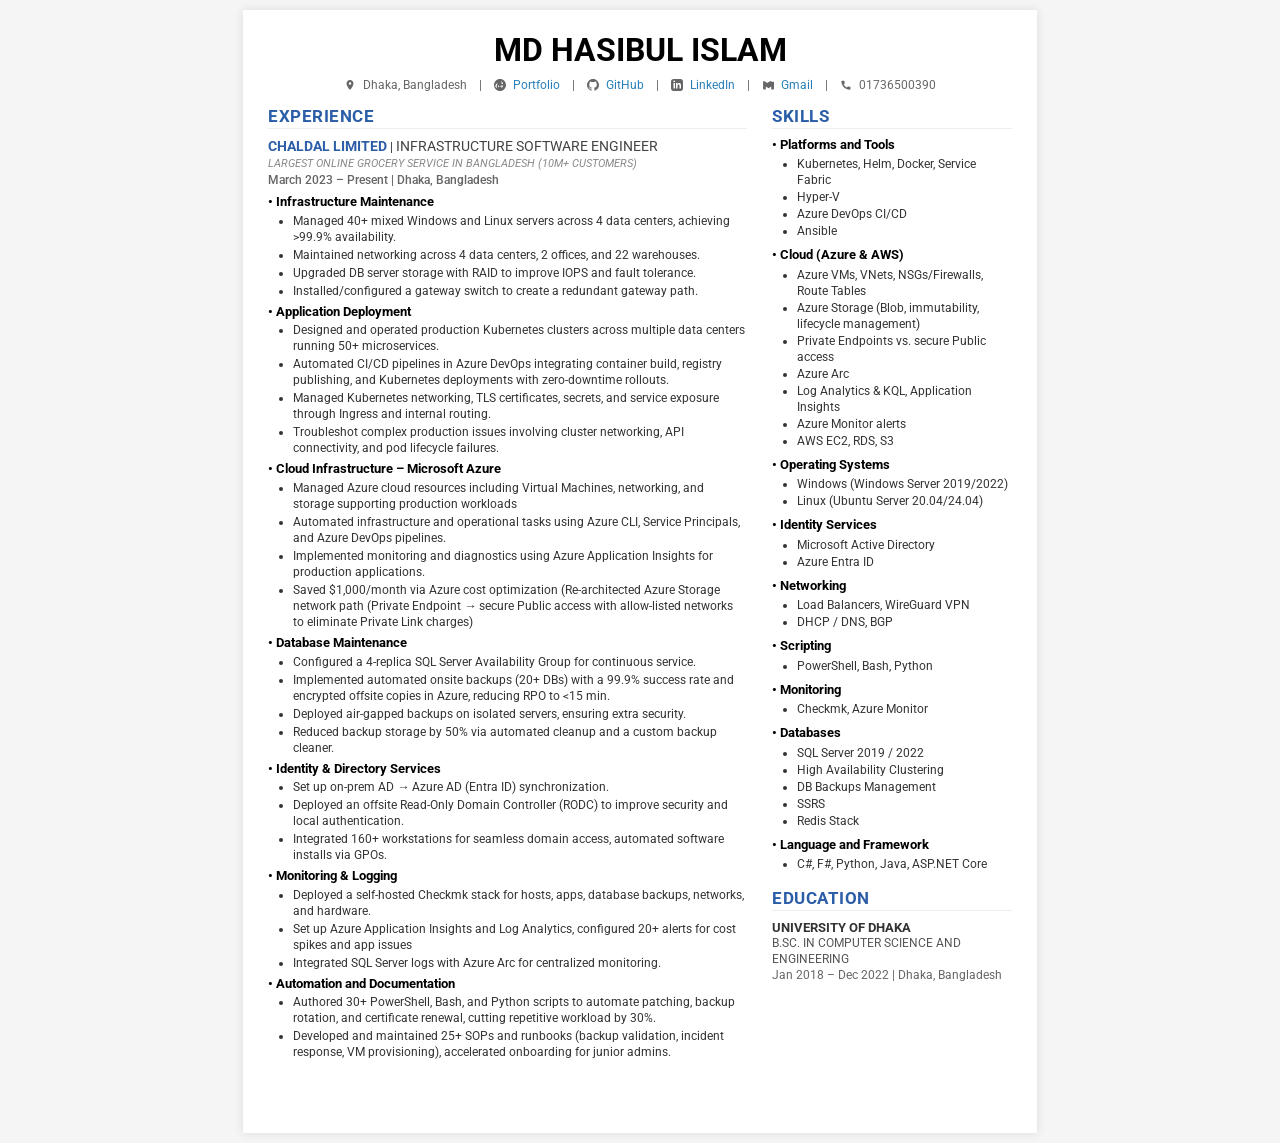
==== commit 60e953ae: "Resume page size update d" ====
--- a/Resume/resume.html
+++ b/Resume/resume.html
@@ -27,14 +27,14 @@
             line-height: 1.3;
             color: var(--text-color);
             background-color: #f5f5f5;
-            font-size: 9.5pt;
+            font-size: 9.25pt;
         }
 
         .container {
             max-width: 210mm; /* A4 width */
-            margin: 20px auto;
+            margin: 10px auto;
             background: white;
-            padding: 25px;
+            padding: 20px 25px;
             box-shadow: 0 0 10px rgba(0,0,0,0.1);
             min-height: 297mm; /* A4 height */
         }
@@ -42,21 +42,21 @@
         /* Header */
         header {
             text-align: center;
-            margin-bottom: 20px;
+            margin-bottom: 12px;
         }
 
         h1 {
             font-size: 24pt;
             font-weight: 700;
             color: #000;
-            margin-bottom: 5px;
+            margin-bottom: 6px;
             text-transform: uppercase;
         }
 
         .contact-info {
             display: flex;
             justify-content: center;
-            gap: 15px;
+            gap: 12px;
             font-size: 9pt;
             color: var(--light-text);
             flex-wrap: wrap;
@@ -65,7 +65,7 @@
         .contact-info span {
             display: flex;
             align-items: center;
-            gap: 5px;
+            gap: 4px;
         }
 
         .contact-info a {
@@ -76,12 +76,12 @@
         /* Layout */
         .main-content {
             display: flex;
-            gap: 30px;
+            gap: 20px;
         }
 
         .left-column {
             flex: 2;
-            padding-right: 10px;
+            padding-right: 5px;
         }
 
         .right-column {
@@ -90,36 +90,36 @@
 
         /* Section Headings */
         h2 {
-            font-size: 14pt;
+            font-size: 13pt;
             color: #2c5ea8; /* Matches the blue in the image */
             text-transform: uppercase;
             border-bottom: 1px solid #eee; /* Subtle underline if needed, image doesn't show strong one but structure implies it */
-            margin-bottom: 10px;
+            margin-bottom: 8px;
             margin-top: 0;
             font-weight: 700;
-            letter-spacing: 1px;
+            letter-spacing: 0.5px;
         }
 
         /* Experience Section */
         .job-header {
-            margin-bottom: 3px;
+            margin-bottom: 2px;
         }
 
         .company-name {
             font-weight: 700;
             color: #2c5ea8;
-            font-size: 11pt;
+            font-size: 10.5pt;
         }
 
         .job-title {
             font-weight: 400;
             color: #444;
-            font-size: 11pt;
+            font-size: 10.5pt;
             text-transform: uppercase;
         }
 
         .company-desc {
-            font-size: 7.5pt;
+            font-size: 8pt;
             color: #888;
             margin-bottom: 2px;
             font-style: italic;
@@ -149,26 +149,26 @@
 
         ul {
             list-style-type: disc;
-            margin-left: 35px;
-            margin-bottom: 3px;
+            margin-left: 25px;
+            margin-bottom: 2px;
         }
 
         li {
-            margin-bottom: 1px;
-            font-size: 9pt;
+            margin-bottom: 2px;
+            font-size: 9.25pt;
             color: #333;
         }
 
         /* Skills Section */
         .skills-section h3 {
-            font-size: 10pt;
+            font-size: 9.5pt;
             font-weight: 700;
             margin-bottom: 3px;
             color: #000;
         }
 
         .skills-section ul {
-            margin-left: 35px;
+            margin-left: 25px;
             margin-bottom: 8px;
         }
         
@@ -178,7 +178,7 @@
 
         /* Education Section */
         .education-item {
-            margin-bottom: 15px;
+            margin-bottom: 12px;
         }
 
         .uni-name {
@@ -192,7 +192,7 @@
             font-size: 9pt;
             color: #555;
             text-transform: uppercase;
-            margin-bottom: 2px;
+            margin-bottom: 1px;
         }
 
         .edu-meta {
@@ -201,20 +201,36 @@
         }
 
         /* Print Styles */
+        @page {
+            size: A4;
+            margin: 5mm; /* Small margin for print */
+        }
+
         @media print {
-            body {
+            html, body {
+                margin: 0;
+                padding: 0;
                 background: white;
             }
             .container {
                 box-shadow: none;
                 margin: 0;
-                padding: 20px;
+                padding: 5mm 5mm 0 5mm; /* Reduced top padding specifically for print */
                 width: 100%;
                 max-width: none;
+                min-height: auto;
             }
             a {
                 text-decoration: none;
                 color: inherit;
+            }
+            /* Ensure content doesn't break awkwardly */
+            h2, h3, .job-header, .sub-section-title {
+                page-break-after: avoid;
+            }
+            /* REMOVED page-break-inside: avoid for .experience-item to prevent massive gaps */
+            .education-item, .skills-section {
+                page-break-inside: avoid;
             }
         }
         
@@ -225,7 +241,7 @@
             fill: currentColor;
             display: inline-block;
             vertical-align: middle;
-            margin-right: 4px;
+            margin-right: 3px;
         }
     </style>
 </head>
@@ -411,7 +427,7 @@
                 </ul>
             </div>
 
-            <h2 style="margin-top: 20px;">EDUCATION</h2>
+            <h2 style="margin-top: 15px;">EDUCATION</h2>
             <div class="education-item">
                 <div class="uni-name">UNIVERSITY OF DHAKA</div>
                 <div class="degree">B.Sc. IN COMPUTER SCIENCE AND ENGINEERING</div>
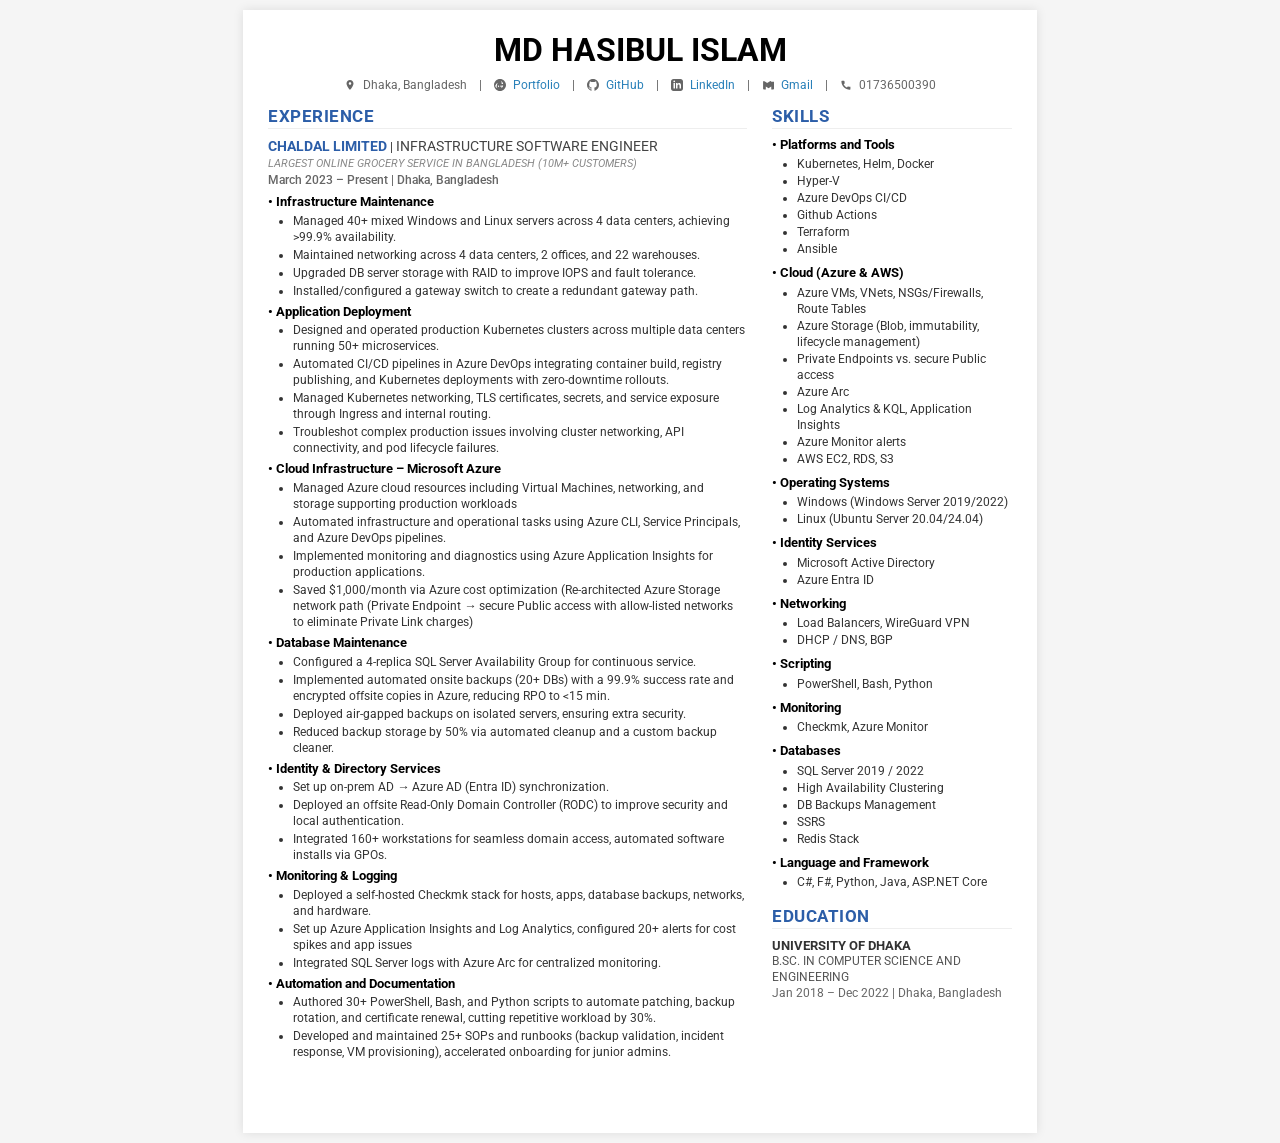
==== commit e87208e5: "Add Terraform and Github Actions" ====
--- a/Resume/resume.html
+++ b/Resume/resume.html
@@ -1,441 +1,443 @@
-<!DOCTYPE html>
-<html lang="en">
-<head>
-    <meta charset="UTF-8">
-    <meta name="viewport" content="width=device-width, initial-scale=1.0">
-    <title>MD Hasibul Islam - Resume</title>
-    <style>
-        @import url('https://fonts.googleapis.com/css2?family=Roboto:wght@300;400;500;700&display=swap');
-
-        :root {
-            --primary-color: #2c3e50;
-            --secondary-color: #34495e;
-            --accent-color: #2980b9;
-            --text-color: #333;
-            --light-text: #666;
-            --border-color: #e0e0e0;
-        }
-
-        * {
-            box-sizing: border-box;
-            margin: 0;
-            padding: 0;
-        }
-
-        body {
-            font-family: 'Roboto', sans-serif;
-            line-height: 1.3;
-            color: var(--text-color);
-            background-color: #f5f5f5;
-            font-size: 9.25pt;
-        }
-
-        .container {
-            max-width: 210mm; /* A4 width */
-            margin: 10px auto;
-            background: white;
-            padding: 20px 25px;
-            box-shadow: 0 0 10px rgba(0,0,0,0.1);
-            min-height: 297mm; /* A4 height */
-        }
-
-        /* Header */
-        header {
-            text-align: center;
-            margin-bottom: 12px;
-        }
-
-        h1 {
-            font-size: 24pt;
-            font-weight: 700;
-            color: #000;
-            margin-bottom: 6px;
-            text-transform: uppercase;
-        }
-
-        .contact-info {
-            display: flex;
-            justify-content: center;
-            gap: 12px;
-            font-size: 9pt;
-            color: var(--light-text);
-            flex-wrap: wrap;
-        }
-
-        .contact-info span {
-            display: flex;
-            align-items: center;
-            gap: 4px;
-        }
-
-        .contact-info a {
-            color: var(--accent-color);
-            text-decoration: none;
-        }
-
-        /* Layout */
-        .main-content {
-            display: flex;
-            gap: 20px;
-        }
-
-        .left-column {
-            flex: 2;
-            padding-right: 5px;
-        }
-
-        .right-column {
-            flex: 1;
-        }
-
-        /* Section Headings */
-        h2 {
-            font-size: 13pt;
-            color: #2c5ea8; /* Matches the blue in the image */
-            text-transform: uppercase;
-            border-bottom: 1px solid #eee; /* Subtle underline if needed, image doesn't show strong one but structure implies it */
-            margin-bottom: 8px;
-            margin-top: 0;
-            font-weight: 700;
-            letter-spacing: 0.5px;
-        }
-
-        /* Experience Section */
-        .job-header {
-            margin-bottom: 2px;
-        }
-
-        .company-name {
-            font-weight: 700;
-            color: #2c5ea8;
-            font-size: 10.5pt;
-        }
-
-        .job-title {
-            font-weight: 400;
-            color: #444;
-            font-size: 10.5pt;
-            text-transform: uppercase;
-        }
-
-        .company-desc {
-            font-size: 8pt;
-            color: #888;
-            margin-bottom: 2px;
-            font-style: italic;
-        }
-
-        .job-meta {
-            font-size: 9pt;
-            color: #666;
-            margin-bottom: 6px;
-            font-weight: 500;
-        }
-
-        .experience-item {
-            margin-bottom: 10px;
-        }
-
-        .experience-sub-section {
-            margin-bottom: 5px;
-        }
-
-        .sub-section-title {
-            font-weight: 700;
-            font-size: 9.5pt;
-            margin-bottom: 2px;
-            color: #000;
-        }
-
-        ul {
-            list-style-type: disc;
-            margin-left: 25px;
-            margin-bottom: 2px;
-        }
-
-        li {
-            margin-bottom: 2px;
-            font-size: 9.25pt;
-            color: #333;
-        }
-
-        /* Skills Section */
-        .skills-section h3 {
-            font-size: 9.5pt;
-            font-weight: 700;
-            margin-bottom: 3px;
-            color: #000;
-        }
-
-        .skills-section ul {
-            margin-left: 25px;
-            margin-bottom: 8px;
-        }
-        
-        .skills-section li {
-             margin-bottom: 1px;
-        }
-
-        /* Education Section */
-        .education-item {
-            margin-bottom: 12px;
-        }
-
-        .uni-name {
-            font-weight: 700;
-            font-size: 10pt;
-            color: #333;
-            text-transform: uppercase;
-        }
-
-        .degree {
-            font-size: 9pt;
-            color: #555;
-            text-transform: uppercase;
-            margin-bottom: 1px;
-        }
-
-        .edu-meta {
-            font-size: 9pt;
-            color: #666;
-        }
-
-        /* Print Styles */
-        @page {
-            size: A4;
-            margin: 5mm; /* Small margin for print */
-        }
-
-        @media print {
-            html, body {
-                margin: 0;
-                padding: 0;
-                background: white;
-            }
-            .container {
-                box-shadow: none;
-                margin: 0;
-                padding: 5mm 5mm 0 5mm; /* Reduced top padding specifically for print */
-                width: 100%;
-                max-width: none;
-                min-height: auto;
-            }
-            a {
-                text-decoration: none;
-                color: inherit;
-            }
-            /* Ensure content doesn't break awkwardly */
-            h2, h3, .job-header, .sub-section-title {
-                page-break-after: avoid;
-            }
-            /* REMOVED page-break-inside: avoid for .experience-item to prevent massive gaps */
-            .education-item, .skills-section {
-                page-break-inside: avoid;
-            }
-        }
-        
-        /* Icons */
-        .icon {
-            width: 12px;
-            height: 12px;
-            fill: currentColor;
-            display: inline-block;
-            vertical-align: middle;
-            margin-right: 3px;
-        }
-    </style>
-</head>
-<body>
-
-<div class="container">
-    <header>
-        <h1>MD Hasibul Islam</h1>
-        <div class="contact-info">
-            <span>
-                <svg class="icon" viewBox="0 0 24 24"><path d="M12 2C8.13 2 5 5.13 5 9c0 5.25 7 13 7 13s7-7.75 7-13c0-3.87-3.13-7-7-7zm0 9.5c-1.38 0-2.5-1.12-2.5-2.5s1.12-2.5 2.5-2.5 2.5 1.12 2.5 2.5-1.12 2.5-2.5 2.5z"/></svg>
-                Dhaka, Bangladesh
-            </span>
-            <span>|</span>
-            <span>
-                <svg class="icon" viewBox="0 0 24 24"><path d="M12 0c-6.627 0-12 5.373-12 12s5.373 12 12 12 12-5.373 12-12-5.373-12-12-12zm1 16.057v-3.057h2.994c-.059 1.143-.212 2.24-.456 3.279-.823-.12-1.674-.222-2.538-.222zm-2 0c-.864 0-1.715.102-2.538.222-.244-1.039-.397-2.136-.456-3.279h2.994v3.057zm-4.761-3.057h-3.123c.526-2.516 2.157-4.576 4.356-5.694-1.018 1.63-1.677 3.565-1.233 5.694zm7.761-8.751c2.199 1.118 3.83 3.178 4.356 5.694h-3.123c.444-2.129-.215-4.064-1.233-5.694zm-1.554 5.694c-.225-1.632-.688-3.167-1.34-4.542-.652 1.375-1.115 2.91-1.34 4.542h2.68zm-5.751 8.751c-2.199-1.118-3.83-3.178-4.356-5.694h3.123c-.444 2.129.215 4.064 1.233 5.694zm7.305 0c1.018-1.63 1.677-3.565 1.233-5.694h3.123c-.526 2.516-2.157 4.576-4.356 5.694zm-1.554-5.694h-2.68c.225 1.632.688 3.167 1.34 4.542.652-1.375 1.115-2.91 1.34-4.542z"/></svg>
-                <a href="http://hasibul.bd/">Portfolio</a>
-            </span>
-            <span>|</span>
-            <span>
-                <svg class="icon" viewBox="0 0 24 24"><path d="M12 0c-6.626 0-12 5.373-12 12 0 5.302 3.438 9.8 8.207 11.387.599.111.793-.261.793-.577v-2.234c-3.338.726-4.033-1.416-4.033-1.416-.546-1.387-1.333-1.756-1.333-1.756-1.089-.745.083-.729.083-.729 1.205.084 1.839 1.237 1.839 1.237 1.07 1.834 2.807 1.304 3.492.997.107-.775.418-1.305.762-1.604-2.665-.305-5.467-1.334-5.467-5.931 0-1.311.469-2.381 1.236-3.221-.124-.303-.535-1.524.117-3.176 0 0 1.008-.322 3.301 1.23.957-.266 1.983-.399 3.003-.404 1.02.005 2.047.138 3.006.404 2.291-1.552 3.297-1.23 3.297-1.23.653 1.653.242 2.874.118 3.176.77.84 1.235 1.911 1.235 3.221 0 4.609-2.807 5.624-5.479 5.921.43.372.823 1.102.823 2.222v3.293c0 .319.192.694.801.576 4.765-1.589 8.199-6.086 8.199-11.386 0-6.627-5.373-12-12-12z"/></svg>
-                <a href="https://github.com/SBSojib">GitHub</a>
-            </span>
-            <span>|</span>
-            <span>
-                <svg class="icon" viewBox="0 0 24 24"><path d="M19 0h-14c-2.761 0-5 2.239-5 5v14c0 2.761 2.239 5 5 5h14c2.762 0 5-2.239 5-5v-14c0-2.761-2.238-5-5-5zm-11 19h-3v-11h3v11zm-1.5-12.268c-.966 0-1.75-.79-1.75-1.764s.784-1.764 1.75-1.764 1.75.79 1.75 1.764-.783 1.764-1.75 1.764zm13.5 12.268h-3v-5.604c0-3.368-4-3.113-4 0v5.604h-3v-11h3v1.765c1.396-2.586 7-2.777 7 2.476v6.759z"/></svg>
-                <a href="https://linkedin.com/in/md-hasibul-islam-832214260/">LinkedIn</a>
-            </span>
-            <span>|</span>
-            <span>
-                <svg class="icon" viewBox="0 0 24 24"><path d="M24 5.457v13.909c0 .904-.732 1.636-1.636 1.636h-3.819v-5.818l-5.455 3.455-5.455-3.455v5.818h-3.818c-.904 0-1.636-.732-1.636-1.636v-13.909c0-.904.732-1.636 1.636-1.636 0 0 5.355 3.273 6.545 4 1.191-.727 6.545-4 6.545-4 .904 0 1.636.732 1.636 1.636z"/></svg>
-                <a href="mailto:sojib.24csedu.037@gmail.com">Gmail</a>
-            </span>
-            <span>|</span>
-            <span>
-                <svg class="icon" viewBox="0 0 24 24"><path d="M20.01 15.38c-1.23 0-2.42-.2-3.53-.56-.35-.12-.74-.03-1.01.24l-1.57 1.97c-2.83-1.44-5.15-3.75-6.59-6.59l1.97-1.57c.27-.28.36-.67.25-1.02-.37-1.11-.56-2.3-.56-3.53 0-.54-.45-.99-.99-.99h-4.16c-.55 0-1 .45-1 1 0 9.39 7.61 17 17 17 .55 0 1-.45 1-1v-4.16c0-.54-.45-.99-.99-.99z"/></svg>
-                01736500390
-            </span>
-        </div>
-    </header>
-
-    <div class="main-content">
-        <div class="left-column">
-            <h2>EXPERIENCE</h2>
-            
-            <div class="experience-item">
-                <div class="job-header">
-                    <span class="company-name">CHALDAL LIMITED</span> | <span class="job-title">INFRASTRUCTURE SOFTWARE ENGINEER</span>
-                </div>
-                <div class="company-desc">LARGEST ONLINE GROCERY SERVICE IN BANGLADESH (10M+ CUSTOMERS)</div>
-                <div class="job-meta">March 2023 – Present | Dhaka, Bangladesh</div>
-                
-                <div class="experience-sub-section">
-                    <div class="sub-section-title">• Infrastructure Maintenance</div>
-                    <ul>
-                        <li>Managed 40+ mixed Windows and Linux servers across 4 data centers, achieving >99.9% availability.</li>
-                        <li>Maintained networking across 4 data centers, 2 offices, and 22 warehouses.</li>
-                        <li>Upgraded DB server storage with RAID to improve IOPS and fault tolerance.</li>
-                        <li>Installed/configured a gateway switch to create a redundant gateway path.</li>
-                    </ul>
-                </div>
-
-                <div class="experience-sub-section">
-                    <div class="sub-section-title">• Application Deployment</div>
-                    <ul>
-                        <li>Designed and operated production Kubernetes clusters across multiple data centers running 50+ microservices.</li>
-                        <li>Automated CI/CD pipelines in Azure DevOps integrating container build, registry publishing, and Kubernetes deployments with zero-downtime rollouts.</li>
-                        <li>Managed Kubernetes networking, TLS certificates, secrets, and service exposure through Ingress and internal routing.</li>
-                        <li>Troubleshot complex production issues involving cluster networking, API connectivity, and pod lifecycle failures.</li>
-                    </ul>
-                </div>
-
-                <div class="experience-sub-section">
-                    <div class="sub-section-title">• Cloud Infrastructure – Microsoft Azure</div>
-                    <ul>
-                        <li>Managed Azure cloud resources including Virtual Machines, networking, and storage supporting production workloads</li>
-                        <li>Automated infrastructure and operational tasks using Azure CLI, Service Principals, and Azure DevOps pipelines.</li>
-                        <li>Implemented monitoring and diagnostics using Azure Application Insights for production applications.</li>
-                        <li>Saved $1,000/month via Azure cost optimization (Re-architected Azure Storage network path (Private Endpoint → secure Public access with allow-listed networks to eliminate Private Link charges)</li>
-                    </ul>
-                </div>
-
-                <div class="experience-sub-section">
-                    <div class="sub-section-title">• Database Maintenance</div>
-                    <ul>
-                        <li>Configured a 4-replica SQL Server Availability Group for continuous service.</li>
-                        <li>Implemented automated onsite backups (20+ DBs) with a 99.9% success rate and encrypted offsite copies in Azure, reducing RPO to &lt;15 min.</li>
-                        <li>Deployed air-gapped backups on isolated servers, ensuring extra security.</li>
-                        <li>Reduced backup storage by 50% via automated cleanup and a custom backup cleaner.</li>
-                    </ul>
-                </div>
-
-                <div class="experience-sub-section">
-                    <div class="sub-section-title">• Identity & Directory Services</div>
-                    <ul>
-                        <li>Set up on-prem AD → Azure AD (Entra ID) synchronization.</li>
-                        <li>Deployed an offsite Read-Only Domain Controller (RODC) to improve security and local authentication.</li>
-                        <li>Integrated 160+ workstations for seamless domain access, automated software installs via GPOs.</li>
-                    </ul>
-                </div>
-
-                <div class="experience-sub-section">
-                    <div class="sub-section-title">• Monitoring & Logging</div>
-                    <ul>
-                        <li>Deployed a self-hosted Checkmk stack for hosts, apps, database backups, networks, and hardware.</li>
-                        <li>Set up Azure Application Insights and Log Analytics, configured 20+ alerts for cost spikes and app issues</li>
-                        <li>Integrated SQL Server logs with Azure Arc for centralized monitoring.</li>
-                    </ul>
-                </div>
-
-                <div class="experience-sub-section">
-                    <div class="sub-section-title">• Automation and Documentation</div>
-                    <ul>
-                        <li>Authored 30+ PowerShell, Bash, and Python scripts to automate patching, backup rotation, and certificate renewal, cutting repetitive workload by 30%.</li>
-                        <li>Developed and maintained 25+ SOPs and runbooks (backup validation, incident response, VM provisioning), accelerated onboarding for junior admins.</li>
-                    </ul>
-                </div>
-            </div>
-        </div>
-
-        <div class="right-column">
-            <h2>SKILLS</h2>
-            <div class="skills-section">
-                <h3>• Platforms and Tools</h3>
-                <ul>
-                    <li>Kubernetes, Helm, Docker, Service Fabric</li>
-                    <li>Hyper-V</li>
-                    <li>Azure DevOps CI/CD</li>
-                    <li>Ansible</li>
-                </ul>
-
-                <h3>• Cloud (Azure & AWS)</h3>
-                <ul>
-                    <li>Azure VMs, VNets, NSGs/Firewalls, Route Tables</li>
-                    <li>Azure Storage (Blob, immutability, lifecycle management)</li>
-                    <li>Private Endpoints vs. secure Public access</li>
-                    <li>Azure Arc</li>
-                    <li>Log Analytics & KQL, Application Insights</li>
-                    <li>Azure Monitor alerts</li>
-                    <li>AWS EC2, RDS, S3</li>
-                </ul>
-
-                <h3>• Operating Systems</h3>
-                <ul>
-                    <li>Windows (Windows Server 2019/2022)</li>
-                    <li>Linux (Ubuntu Server 20.04/24.04)</li>
-                </ul>
-
-                <h3>• Identity Services</h3>
-                <ul>
-                    <li>Microsoft Active Directory</li>
-                    <li>Azure Entra ID</li>
-                </ul>
-
-                <h3>• Networking</h3>
-                <ul>
-                    <li>Load Balancers, WireGuard VPN</li>
-                    <li>DHCP / DNS, BGP</li>
-                </ul>
-
-                <h3>• Scripting</h3>
-                <ul>
-                    <li>PowerShell, Bash, Python</li>
-                </ul>
-
-                <h3>• Monitoring</h3>
-                <ul>
-                    <li>Checkmk, Azure Monitor</li>
-                </ul>
-
-                <h3>• Databases</h3>
-                <ul>
-                    <li>SQL Server 2019 / 2022</li>
-                    <li>High Availability Clustering</li>
-                    <li>DB Backups Management</li>
-                    <li>SSRS</li>
-                    <li>Redis Stack</li>
-                </ul>
-
-                <h3>• Language and Framework</h3>
-                <ul>
-                    <li>C#, F#, Python, Java, ASP.NET Core</li>
-                </ul>
-            </div>
-
-            <h2 style="margin-top: 15px;">EDUCATION</h2>
-            <div class="education-item">
-                <div class="uni-name">UNIVERSITY OF DHAKA</div>
-                <div class="degree">B.Sc. IN COMPUTER SCIENCE AND ENGINEERING</div>
-                <div class="edu-meta">Jan 2018 – Dec 2022 | Dhaka, Bangladesh</div>
-            </div>
-        </div>
-    </div>
-</div>
-
-</body>
-</html>
+<!DOCTYPE html>
+<html lang="en">
+<head>
+    <meta charset="UTF-8">
+    <meta name="viewport" content="width=device-width, initial-scale=1.0">
+    <title>MD Hasibul Islam - Resume</title>
+    <style>
+        @import url('https://fonts.googleapis.com/css2?family=Roboto:wght@300;400;500;700&display=swap');
+
+        :root {
+            --primary-color: #2c3e50;
+            --secondary-color: #34495e;
+            --accent-color: #2980b9;
+            --text-color: #333;
+            --light-text: #666;
+            --border-color: #e0e0e0;
+        }
+
+        * {
+            box-sizing: border-box;
+            margin: 0;
+            padding: 0;
+        }
+
+        body {
+            font-family: 'Roboto', sans-serif;
+            line-height: 1.3;
+            color: var(--text-color);
+            background-color: #f5f5f5;
+            font-size: 9.25pt;
+        }
+
+        .container {
+            max-width: 210mm; /* A4 width */
+            margin: 10px auto;
+            background: white;
+            padding: 20px 25px;
+            box-shadow: 0 0 10px rgba(0,0,0,0.1);
+            min-height: 297mm; /* A4 height */
+        }
+
+        /* Header */
+        header {
+            text-align: center;
+            margin-bottom: 12px;
+        }
+
+        h1 {
+            font-size: 24pt;
+            font-weight: 700;
+            color: #000;
+            margin-bottom: 6px;
+            text-transform: uppercase;
+        }
+
+        .contact-info {
+            display: flex;
+            justify-content: center;
+            gap: 12px;
+            font-size: 9pt;
+            color: var(--light-text);
+            flex-wrap: wrap;
+        }
+
+        .contact-info span {
+            display: flex;
+            align-items: center;
+            gap: 4px;
+        }
+
+        .contact-info a {
+            color: var(--accent-color);
+            text-decoration: none;
+        }
+
+        /* Layout */
+        .main-content {
+            display: flex;
+            gap: 20px;
+        }
+
+        .left-column {
+            flex: 2;
+            padding-right: 5px;
+        }
+
+        .right-column {
+            flex: 1;
+        }
+
+        /* Section Headings */
+        h2 {
+            font-size: 13pt;
+            color: #2c5ea8; /* Matches the blue in the image */
+            text-transform: uppercase;
+            border-bottom: 1px solid #eee; /* Subtle underline if needed, image doesn't show strong one but structure implies it */
+            margin-bottom: 8px;
+            margin-top: 0;
+            font-weight: 700;
+            letter-spacing: 0.5px;
+        }
+
+        /* Experience Section */
+        .job-header {
+            margin-bottom: 2px;
+        }
+
+        .company-name {
+            font-weight: 700;
+            color: #2c5ea8;
+            font-size: 10.5pt;
+        }
+
+        .job-title {
+            font-weight: 400;
+            color: #444;
+            font-size: 10.5pt;
+            text-transform: uppercase;
+        }
+
+        .company-desc {
+            font-size: 8pt;
+            color: #888;
+            margin-bottom: 2px;
+            font-style: italic;
+        }
+
+        .job-meta {
+            font-size: 9pt;
+            color: #666;
+            margin-bottom: 6px;
+            font-weight: 500;
+        }
+
+        .experience-item {
+            margin-bottom: 10px;
+        }
+
+        .experience-sub-section {
+            margin-bottom: 5px;
+        }
+
+        .sub-section-title {
+            font-weight: 700;
+            font-size: 9.5pt;
+            margin-bottom: 2px;
+            color: #000;
+        }
+
+        ul {
+            list-style-type: disc;
+            margin-left: 25px;
+            margin-bottom: 2px;
+        }
+
+        li {
+            margin-bottom: 2px;
+            font-size: 9.25pt;
+            color: #333;
+        }
+
+        /* Skills Section */
+        .skills-section h3 {
+            font-size: 9.5pt;
+            font-weight: 700;
+            margin-bottom: 3px;
+            color: #000;
+        }
+
+        .skills-section ul {
+            margin-left: 25px;
+            margin-bottom: 8px;
+        }
+        
+        .skills-section li {
+             margin-bottom: 1px;
+        }
+
+        /* Education Section */
+        .education-item {
+            margin-bottom: 12px;
+        }
+
+        .uni-name {
+            font-weight: 700;
+            font-size: 10pt;
+            color: #333;
+            text-transform: uppercase;
+        }
+
+        .degree {
+            font-size: 9pt;
+            color: #555;
+            text-transform: uppercase;
+            margin-bottom: 1px;
+        }
+
+        .edu-meta {
+            font-size: 9pt;
+            color: #666;
+        }
+
+        /* Print Styles */
+        @page {
+            size: A4;
+            margin: 5mm; /* Small margin for print */
+        }
+
+        @media print {
+            html, body {
+                margin: 0;
+                padding: 0;
+                background: white;
+            }
+            .container {
+                box-shadow: none;
+                margin: 0;
+                padding: 5mm 5mm 0 5mm; /* Reduced top padding specifically for print */
+                width: 100%;
+                max-width: none;
+                min-height: auto;
+            }
+            a {
+                text-decoration: none;
+                color: inherit;
+            }
+            /* Ensure content doesn't break awkwardly */
+            h2, h3, .job-header, .sub-section-title {
+                page-break-after: avoid;
+            }
+            /* REMOVED page-break-inside: avoid for .experience-item to prevent massive gaps */
+            .education-item, .skills-section {
+                page-break-inside: avoid;
+            }
+        }
+        
+        /* Icons */
+        .icon {
+            width: 12px;
+            height: 12px;
+            fill: currentColor;
+            display: inline-block;
+            vertical-align: middle;
+            margin-right: 3px;
+        }
+    </style>
+</head>
+<body>
+
+<div class="container">
+    <header>
+        <h1>MD Hasibul Islam</h1>
+        <div class="contact-info">
+            <span>
+                <svg class="icon" viewBox="0 0 24 24"><path d="M12 2C8.13 2 5 5.13 5 9c0 5.25 7 13 7 13s7-7.75 7-13c0-3.87-3.13-7-7-7zm0 9.5c-1.38 0-2.5-1.12-2.5-2.5s1.12-2.5 2.5-2.5 2.5 1.12 2.5 2.5-1.12 2.5-2.5 2.5z"/></svg>
+                Dhaka, Bangladesh
+            </span>
+            <span>|</span>
+            <span>
+                <svg class="icon" viewBox="0 0 24 24"><path d="M12 0c-6.627 0-12 5.373-12 12s5.373 12 12 12 12-5.373 12-12-5.373-12-12-12zm1 16.057v-3.057h2.994c-.059 1.143-.212 2.24-.456 3.279-.823-.12-1.674-.222-2.538-.222zm-2 0c-.864 0-1.715.102-2.538.222-.244-1.039-.397-2.136-.456-3.279h2.994v3.057zm-4.761-3.057h-3.123c.526-2.516 2.157-4.576 4.356-5.694-1.018 1.63-1.677 3.565-1.233 5.694zm7.761-8.751c2.199 1.118 3.83 3.178 4.356 5.694h-3.123c.444-2.129-.215-4.064-1.233-5.694zm-1.554 5.694c-.225-1.632-.688-3.167-1.34-4.542-.652 1.375-1.115 2.91-1.34 4.542h2.68zm-5.751 8.751c-2.199-1.118-3.83-3.178-4.356-5.694h3.123c-.444 2.129.215 4.064 1.233 5.694zm7.305 0c1.018-1.63 1.677-3.565 1.233-5.694h3.123c-.526 2.516-2.157 4.576-4.356 5.694zm-1.554-5.694h-2.68c.225 1.632.688 3.167 1.34 4.542.652-1.375 1.115-2.91 1.34-4.542z"/></svg>
+                <a href="http://hasibul.bd/">Portfolio</a>
+            </span>
+            <span>|</span>
+            <span>
+                <svg class="icon" viewBox="0 0 24 24"><path d="M12 0c-6.626 0-12 5.373-12 12 0 5.302 3.438 9.8 8.207 11.387.599.111.793-.261.793-.577v-2.234c-3.338.726-4.033-1.416-4.033-1.416-.546-1.387-1.333-1.756-1.333-1.756-1.089-.745.083-.729.083-.729 1.205.084 1.839 1.237 1.839 1.237 1.07 1.834 2.807 1.304 3.492.997.107-.775.418-1.305.762-1.604-2.665-.305-5.467-1.334-5.467-5.931 0-1.311.469-2.381 1.236-3.221-.124-.303-.535-1.524.117-3.176 0 0 1.008-.322 3.301 1.23.957-.266 1.983-.399 3.003-.404 1.02.005 2.047.138 3.006.404 2.291-1.552 3.297-1.23 3.297-1.23.653 1.653.242 2.874.118 3.176.77.84 1.235 1.911 1.235 3.221 0 4.609-2.807 5.624-5.479 5.921.43.372.823 1.102.823 2.222v3.293c0 .319.192.694.801.576 4.765-1.589 8.199-6.086 8.199-11.386 0-6.627-5.373-12-12-12z"/></svg>
+                <a href="https://github.com/SBSojib">GitHub</a>
+            </span>
+            <span>|</span>
+            <span>
+                <svg class="icon" viewBox="0 0 24 24"><path d="M19 0h-14c-2.761 0-5 2.239-5 5v14c0 2.761 2.239 5 5 5h14c2.762 0 5-2.239 5-5v-14c0-2.761-2.238-5-5-5zm-11 19h-3v-11h3v11zm-1.5-12.268c-.966 0-1.75-.79-1.75-1.764s.784-1.764 1.75-1.764 1.75.79 1.75 1.764-.783 1.764-1.75 1.764zm13.5 12.268h-3v-5.604c0-3.368-4-3.113-4 0v5.604h-3v-11h3v1.765c1.396-2.586 7-2.777 7 2.476v6.759z"/></svg>
+                <a href="https://linkedin.com/in/md-hasibul-islam-832214260/">LinkedIn</a>
+            </span>
+            <span>|</span>
+            <span>
+                <svg class="icon" viewBox="0 0 24 24"><path d="M24 5.457v13.909c0 .904-.732 1.636-1.636 1.636h-3.819v-5.818l-5.455 3.455-5.455-3.455v5.818h-3.818c-.904 0-1.636-.732-1.636-1.636v-13.909c0-.904.732-1.636 1.636-1.636 0 0 5.355 3.273 6.545 4 1.191-.727 6.545-4 6.545-4 .904 0 1.636.732 1.636 1.636z"/></svg>
+                <a href="mailto:sojib.24csedu.037@gmail.com">Gmail</a>
+            </span>
+            <span>|</span>
+            <span>
+                <svg class="icon" viewBox="0 0 24 24"><path d="M20.01 15.38c-1.23 0-2.42-.2-3.53-.56-.35-.12-.74-.03-1.01.24l-1.57 1.97c-2.83-1.44-5.15-3.75-6.59-6.59l1.97-1.57c.27-.28.36-.67.25-1.02-.37-1.11-.56-2.3-.56-3.53 0-.54-.45-.99-.99-.99h-4.16c-.55 0-1 .45-1 1 0 9.39 7.61 17 17 17 .55 0 1-.45 1-1v-4.16c0-.54-.45-.99-.99-.99z"/></svg>
+                01736500390
+            </span>
+        </div>
+    </header>
+
+    <div class="main-content">
+        <div class="left-column">
+            <h2>EXPERIENCE</h2>
+            
+            <div class="experience-item">
+                <div class="job-header">
+                    <span class="company-name">CHALDAL LIMITED</span> | <span class="job-title">INFRASTRUCTURE SOFTWARE ENGINEER</span>
+                </div>
+                <div class="company-desc">LARGEST ONLINE GROCERY SERVICE IN BANGLADESH (10M+ CUSTOMERS)</div>
+                <div class="job-meta">March 2023 – Present | Dhaka, Bangladesh</div>
+                
+                <div class="experience-sub-section">
+                    <div class="sub-section-title">• Infrastructure Maintenance</div>
+                    <ul>
+                        <li>Managed 40+ mixed Windows and Linux servers across 4 data centers, achieving >99.9% availability.</li>
+                        <li>Maintained networking across 4 data centers, 2 offices, and 22 warehouses.</li>
+                        <li>Upgraded DB server storage with RAID to improve IOPS and fault tolerance.</li>
+                        <li>Installed/configured a gateway switch to create a redundant gateway path.</li>
+                    </ul>
+                </div>
+
+                <div class="experience-sub-section">
+                    <div class="sub-section-title">• Application Deployment</div>
+                    <ul>
+                        <li>Designed and operated production Kubernetes clusters across multiple data centers running 50+ microservices.</li>
+                        <li>Automated CI/CD pipelines in Azure DevOps integrating container build, registry publishing, and Kubernetes deployments with zero-downtime rollouts.</li>
+                        <li>Managed Kubernetes networking, TLS certificates, secrets, and service exposure through Ingress and internal routing.</li>
+                        <li>Troubleshot complex production issues involving cluster networking, API connectivity, and pod lifecycle failures.</li>
+                    </ul>
+                </div>
+
+                <div class="experience-sub-section">
+                    <div class="sub-section-title">• Cloud Infrastructure – Microsoft Azure</div>
+                    <ul>
+                        <li>Managed Azure cloud resources including Virtual Machines, networking, and storage supporting production workloads</li>
+                        <li>Automated infrastructure and operational tasks using Azure CLI, Service Principals, and Azure DevOps pipelines.</li>
+                        <li>Implemented monitoring and diagnostics using Azure Application Insights for production applications.</li>
+                        <li>Saved $1,000/month via Azure cost optimization (Re-architected Azure Storage network path (Private Endpoint → secure Public access with allow-listed networks to eliminate Private Link charges)</li>
+                    </ul>
+                </div>
+
+                <div class="experience-sub-section">
+                    <div class="sub-section-title">• Database Maintenance</div>
+                    <ul>
+                        <li>Configured a 4-replica SQL Server Availability Group for continuous service.</li>
+                        <li>Implemented automated onsite backups (20+ DBs) with a 99.9% success rate and encrypted offsite copies in Azure, reducing RPO to &lt;15 min.</li>
+                        <li>Deployed air-gapped backups on isolated servers, ensuring extra security.</li>
+                        <li>Reduced backup storage by 50% via automated cleanup and a custom backup cleaner.</li>
+                    </ul>
+                </div>
+
+                <div class="experience-sub-section">
+                    <div class="sub-section-title">• Identity & Directory Services</div>
+                    <ul>
+                        <li>Set up on-prem AD → Azure AD (Entra ID) synchronization.</li>
+                        <li>Deployed an offsite Read-Only Domain Controller (RODC) to improve security and local authentication.</li>
+                        <li>Integrated 160+ workstations for seamless domain access, automated software installs via GPOs.</li>
+                    </ul>
+                </div>
+
+                <div class="experience-sub-section">
+                    <div class="sub-section-title">• Monitoring & Logging</div>
+                    <ul>
+                        <li>Deployed a self-hosted Checkmk stack for hosts, apps, database backups, networks, and hardware.</li>
+                        <li>Set up Azure Application Insights and Log Analytics, configured 20+ alerts for cost spikes and app issues</li>
+                        <li>Integrated SQL Server logs with Azure Arc for centralized monitoring.</li>
+                    </ul>
+                </div>
+
+                <div class="experience-sub-section">
+                    <div class="sub-section-title">• Automation and Documentation</div>
+                    <ul>
+                        <li>Authored 30+ PowerShell, Bash, and Python scripts to automate patching, backup rotation, and certificate renewal, cutting repetitive workload by 30%.</li>
+                        <li>Developed and maintained 25+ SOPs and runbooks (backup validation, incident response, VM provisioning), accelerated onboarding for junior admins.</li>
+                    </ul>
+                </div>
+            </div>
+        </div>
+
+        <div class="right-column">
+            <h2>SKILLS</h2>
+            <div class="skills-section">
+                <h3>• Platforms and Tools</h3>
+                <ul>
+                    <li>Kubernetes, Helm, Docker</li>
+                    <li>Hyper-V</li>
+                    <li>Azure DevOps CI/CD</li>
+                    <li>Github Actions</li>
+                    <li>Terraform</li>
+                    <li>Ansible</li>
+                </ul>
+
+                <h3>• Cloud (Azure & AWS)</h3>
+                <ul>
+                    <li>Azure VMs, VNets, NSGs/Firewalls, Route Tables</li>
+                    <li>Azure Storage (Blob, immutability, lifecycle management)</li>
+                    <li>Private Endpoints vs. secure Public access</li>
+                    <li>Azure Arc</li>
+                    <li>Log Analytics & KQL, Application Insights</li>
+                    <li>Azure Monitor alerts</li>
+                    <li>AWS EC2, RDS, S3</li>
+                </ul>
+
+                <h3>• Operating Systems</h3>
+                <ul>
+                    <li>Windows (Windows Server 2019/2022)</li>
+                    <li>Linux (Ubuntu Server 20.04/24.04)</li>
+                </ul>
+
+                <h3>• Identity Services</h3>
+                <ul>
+                    <li>Microsoft Active Directory</li>
+                    <li>Azure Entra ID</li>
+                </ul>
+
+                <h3>• Networking</h3>
+                <ul>
+                    <li>Load Balancers, WireGuard VPN</li>
+                    <li>DHCP / DNS, BGP</li>
+                </ul>
+
+                <h3>• Scripting</h3>
+                <ul>
+                    <li>PowerShell, Bash, Python</li>
+                </ul>
+
+                <h3>• Monitoring</h3>
+                <ul>
+                    <li>Checkmk, Azure Monitor</li>
+                </ul>
+
+                <h3>• Databases</h3>
+                <ul>
+                    <li>SQL Server 2019 / 2022</li>
+                    <li>High Availability Clustering</li>
+                    <li>DB Backups Management</li>
+                    <li>SSRS</li>
+                    <li>Redis Stack</li>
+                </ul>
+
+                <h3>• Language and Framework</h3>
+                <ul>
+                    <li>C#, F#, Python, Java, ASP.NET Core</li>
+                </ul>
+            </div>
+
+            <h2 style="margin-top: 15px;">EDUCATION</h2>
+            <div class="education-item">
+                <div class="uni-name">UNIVERSITY OF DHAKA</div>
+                <div class="degree">B.Sc. IN COMPUTER SCIENCE AND ENGINEERING</div>
+                <div class="edu-meta">Jan 2018 – Dec 2022 | Dhaka, Bangladesh</div>
+            </div>
+        </div>
+    </div>
+</div>
+
+</body>
+</html>
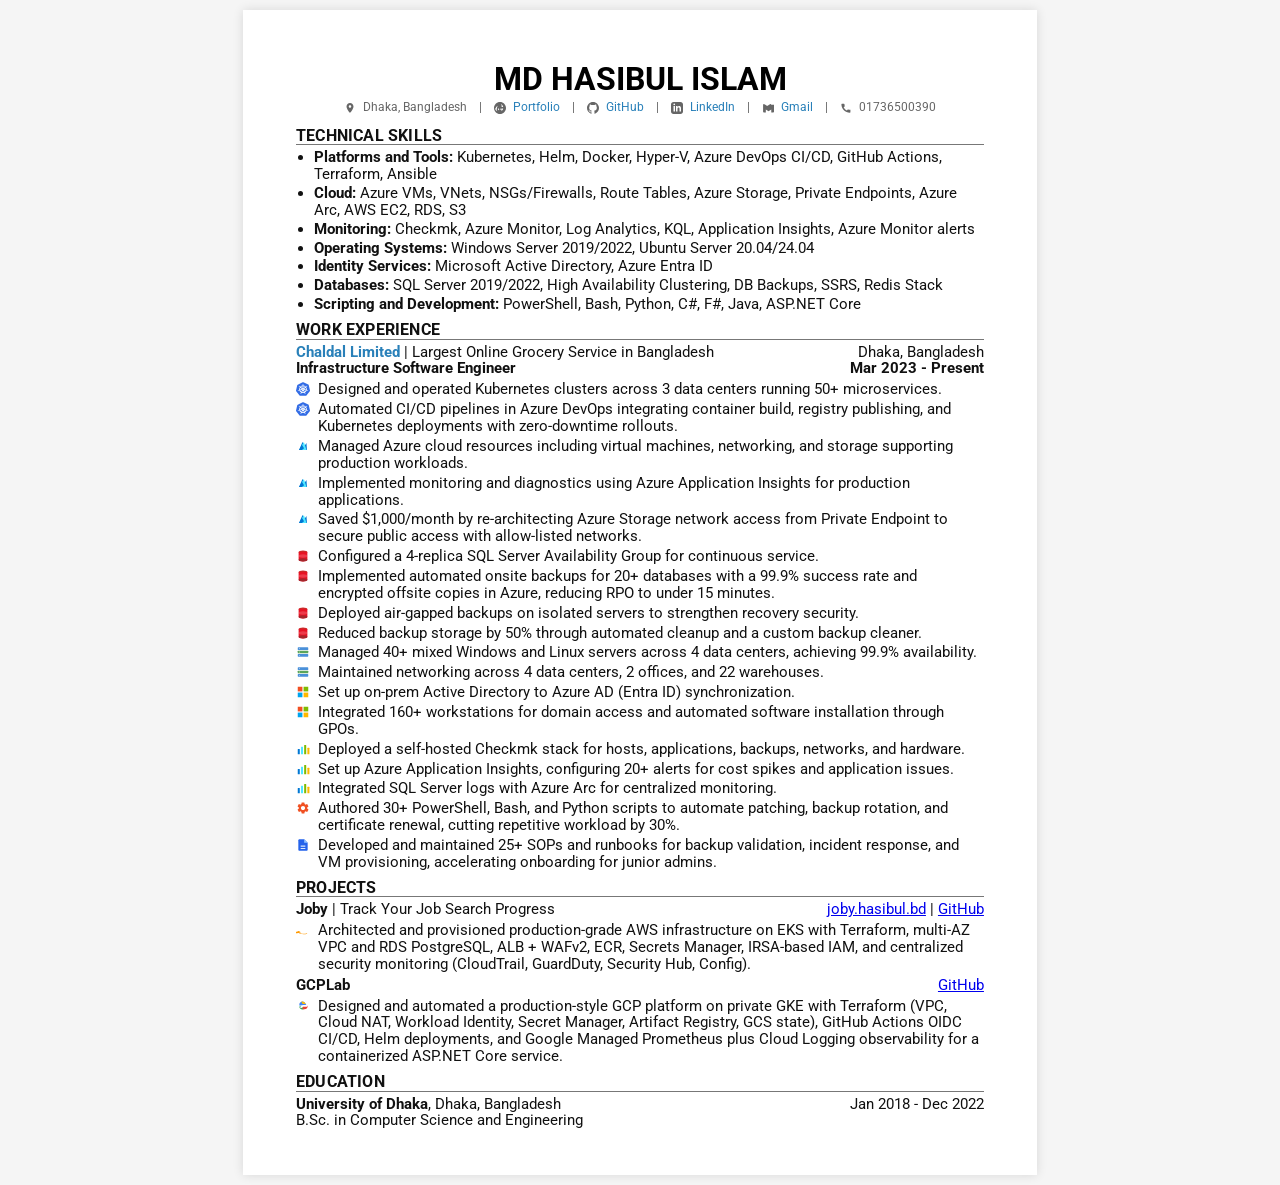
==== commit 2fc8e9f3: "Add Project Reference in Resume" ====
--- a/Resume/resume.html
+++ b/Resume/resume.html
@@ -8,436 +8,388 @@
         @import url('https://fonts.googleapis.com/css2?family=Roboto:wght@300;400;500;700&display=swap');
 
         :root {
-            --primary-color: #2c3e50;
-            --secondary-color: #34495e;
             --accent-color: #2980b9;
-            --text-color: #333;
             --light-text: #666;
-            --border-color: #e0e0e0;
-        }
-
+        }
         * {
             box-sizing: border-box;
             margin: 0;
             padding: 0;
         }
-
         body {
+            background: #f5f5f5;
+            color: #111;
             font-family: 'Roboto', sans-serif;
-            line-height: 1.3;
-            color: var(--text-color);
-            background-color: #f5f5f5;
-            font-size: 9.25pt;
-        }
-
-        .container {
-            max-width: 210mm; /* A4 width */
+            font-size: 11pt;
+            line-height: 1.15;
+        }
+        .page {
+            width: 210mm;
+            min-height: 297mm;
             margin: 10px auto;
-            background: white;
-            padding: 20px 25px;
-            box-shadow: 0 0 10px rgba(0,0,0,0.1);
-            min-height: 297mm; /* A4 height */
-        }
-
-        /* Header */
+            padding: 14mm 14mm 12mm;
+            background: #fff;
+            box-shadow: 0 0 10px rgba(0, 0, 0, 0.12);
+        }
         header {
+            margin-bottom: 12px;
             text-align: center;
-            margin-bottom: 12px;
-        }
-
+        }
         h1 {
+            margin-bottom: 6px;
+            color: #000;
             font-size: 24pt;
             font-weight: 700;
-            color: #000;
-            margin-bottom: 6px;
+            line-height: 1;
             text-transform: uppercase;
         }
-
         .contact-info {
             display: flex;
             justify-content: center;
+            flex-wrap: wrap;
             gap: 12px;
+            color: var(--light-text);
             font-size: 9pt;
-            color: var(--light-text);
-            flex-wrap: wrap;
-        }
-
+        }
         .contact-info span {
             display: flex;
             align-items: center;
             gap: 4px;
         }
-
         .contact-info a {
             color: var(--accent-color);
             text-decoration: none;
         }
-
-        /* Layout */
-        .main-content {
-            display: flex;
-            gap: 20px;
-        }
-
-        .left-column {
-            flex: 2;
-            padding-right: 5px;
-        }
-
-        .right-column {
-            flex: 1;
-        }
-
-        /* Section Headings */
+        .icon {
+            display: inline-block;
+            width: 12px;
+            height: 12px;
+            margin-right: 3px;
+            fill: currentColor;
+            vertical-align: middle;
+        }
         h2 {
-            font-size: 13pt;
-            color: #2c5ea8; /* Matches the blue in the image */
+            margin: 8px 0 4px;
+            border-bottom: 1px solid #777;
+            color: #111;
+            font-size: 12pt;
+            font-variant: small-caps;
+            font-weight: 700;
+            letter-spacing: 0.2px;
+            line-height: 1.1;
             text-transform: uppercase;
-            border-bottom: 1px solid #eee; /* Subtle underline if needed, image doesn't show strong one but structure implies it */
-            margin-bottom: 8px;
-            margin-top: 0;
-            font-weight: 700;
-            letter-spacing: 0.5px;
-        }
-
-        /* Experience Section */
-        .job-header {
-            margin-bottom: 2px;
-        }
-
-        .company-name {
-            font-weight: 700;
-            color: #2c5ea8;
-            font-size: 10.5pt;
-        }
-
-        .job-title {
-            font-weight: 400;
-            color: #444;
-            font-size: 10.5pt;
-            text-transform: uppercase;
-        }
-
-        .company-desc {
-            font-size: 8pt;
-            color: #888;
-            margin-bottom: 2px;
-            font-style: italic;
-        }
-
-        .job-meta {
-            font-size: 9pt;
-            color: #666;
-            margin-bottom: 6px;
-            font-weight: 500;
-        }
-
-        .experience-item {
-            margin-bottom: 10px;
-        }
-
-        .experience-sub-section {
-            margin-bottom: 5px;
-        }
-
-        .sub-section-title {
-            font-weight: 700;
-            font-size: 9.5pt;
-            margin-bottom: 2px;
-            color: #000;
-        }
-
-        ul {
-            list-style-type: disc;
-            margin-left: 25px;
-            margin-bottom: 2px;
-        }
-
+        }
+        .skills-list {
+            margin-left: 18px;
+        }
         li {
             margin-bottom: 2px;
-            font-size: 9.25pt;
-            color: #333;
-        }
-
-        /* Skills Section */
-        .skills-section h3 {
-            font-size: 9.5pt;
+        }
+        .role-list {
+            list-style: none;
+            margin: 4px 0 0;
+            padding: 0;
+        }
+        .role-item {
+            display: flex;
+            align-items: flex-start;
+            gap: 8px;
+            margin-bottom: 3px;
+        }
+        .role-icon {
+            flex: 0 0 14px;
+            width: 14px;
+            height: 14px;
+            margin-top: 1px;
+        }
+        .role-icon svg {
+            display: block;
+            width: 14px;
+            height: 14px;
+        }
+        .icon-defs {
+            position: absolute;
+            width: 0;
+            height: 0;
+            overflow: hidden;
+        }
+        .role-text {
+            flex: 1;
+        }
+        .entry-header {
+            display: flex;
+            justify-content: space-between;
+            gap: 16px;
+            margin-top: 4px;
+        }
+        .entry-title {
             font-weight: 700;
-            margin-bottom: 3px;
-            color: #000;
-        }
-
-        .skills-section ul {
-            margin-left: 25px;
-            margin-bottom: 8px;
-        }
-        
-        .skills-section li {
-             margin-bottom: 1px;
-        }
-
-        /* Education Section */
-        .education-item {
-            margin-bottom: 12px;
-        }
-
-        .uni-name {
+        }
+        .entry-title a {
+            color: var(--accent-color);
+            text-decoration: none;
+        }
+        .entry-location,
+        .entry-date {
+            white-space: nowrap;
+        }
+        .role-title {
+            display: flex;
+            justify-content: space-between;
+            gap: 16px;
             font-weight: 700;
-            font-size: 10pt;
-            color: #333;
-            text-transform: uppercase;
-        }
-
-        .degree {
-            font-size: 9pt;
-            color: #555;
-            text-transform: uppercase;
-            margin-bottom: 1px;
-        }
-
-        .edu-meta {
-            font-size: 9pt;
-            color: #666;
-        }
-
-        /* Print Styles */
+        }
+        .education-meta {
+            display: flex;
+            justify-content: space-between;
+            gap: 16px;
+        }
         @page {
             size: A4;
-            margin: 5mm; /* Small margin for print */
-        }
-
+            margin: 8mm;
+        }
         @media print {
-            html, body {
+            html,
+            body {
+                background: #fff;
+            }
+            .page {
+                width: auto;
+                min-height: auto;
                 margin: 0;
                 padding: 0;
-                background: white;
-            }
-            .container {
                 box-shadow: none;
-                margin: 0;
-                padding: 5mm 5mm 0 5mm; /* Reduced top padding specifically for print */
-                width: 100%;
-                max-width: none;
-                min-height: auto;
             }
             a {
+                color: inherit;
                 text-decoration: none;
-                color: inherit;
             }
-            /* Ensure content doesn't break awkwardly */
-            h2, h3, .job-header, .sub-section-title {
-                page-break-after: avoid;
-            }
-            /* REMOVED page-break-inside: avoid for .experience-item to prevent massive gaps */
-            .education-item, .skills-section {
-                page-break-inside: avoid;
-            }
-        }
-        
-        /* Icons */
-        .icon {
-            width: 12px;
-            height: 12px;
-            fill: currentColor;
-            display: inline-block;
-            vertical-align: middle;
-            margin-right: 3px;
         }
     </style>
 </head>
 <body>
-
-<div class="container">
-    <header>
-        <h1>MD Hasibul Islam</h1>
-        <div class="contact-info">
-            <span>
-                <svg class="icon" viewBox="0 0 24 24"><path d="M12 2C8.13 2 5 5.13 5 9c0 5.25 7 13 7 13s7-7.75 7-13c0-3.87-3.13-7-7-7zm0 9.5c-1.38 0-2.5-1.12-2.5-2.5s1.12-2.5 2.5-2.5 2.5 1.12 2.5 2.5-1.12 2.5-2.5 2.5z"/></svg>
-                Dhaka, Bangladesh
-            </span>
-            <span>|</span>
-            <span>
-                <svg class="icon" viewBox="0 0 24 24"><path d="M12 0c-6.627 0-12 5.373-12 12s5.373 12 12 12 12-5.373 12-12-5.373-12-12-12zm1 16.057v-3.057h2.994c-.059 1.143-.212 2.24-.456 3.279-.823-.12-1.674-.222-2.538-.222zm-2 0c-.864 0-1.715.102-2.538.222-.244-1.039-.397-2.136-.456-3.279h2.994v3.057zm-4.761-3.057h-3.123c.526-2.516 2.157-4.576 4.356-5.694-1.018 1.63-1.677 3.565-1.233 5.694zm7.761-8.751c2.199 1.118 3.83 3.178 4.356 5.694h-3.123c.444-2.129-.215-4.064-1.233-5.694zm-1.554 5.694c-.225-1.632-.688-3.167-1.34-4.542-.652 1.375-1.115 2.91-1.34 4.542h2.68zm-5.751 8.751c-2.199-1.118-3.83-3.178-4.356-5.694h3.123c-.444 2.129.215 4.064 1.233 5.694zm7.305 0c1.018-1.63 1.677-3.565 1.233-5.694h3.123c-.526 2.516-2.157 4.576-4.356 5.694zm-1.554-5.694h-2.68c.225 1.632.688 3.167 1.34 4.542.652-1.375 1.115-2.91 1.34-4.542z"/></svg>
-                <a href="http://hasibul.bd/">Portfolio</a>
-            </span>
-            <span>|</span>
-            <span>
-                <svg class="icon" viewBox="0 0 24 24"><path d="M12 0c-6.626 0-12 5.373-12 12 0 5.302 3.438 9.8 8.207 11.387.599.111.793-.261.793-.577v-2.234c-3.338.726-4.033-1.416-4.033-1.416-.546-1.387-1.333-1.756-1.333-1.756-1.089-.745.083-.729.083-.729 1.205.084 1.839 1.237 1.839 1.237 1.07 1.834 2.807 1.304 3.492.997.107-.775.418-1.305.762-1.604-2.665-.305-5.467-1.334-5.467-5.931 0-1.311.469-2.381 1.236-3.221-.124-.303-.535-1.524.117-3.176 0 0 1.008-.322 3.301 1.23.957-.266 1.983-.399 3.003-.404 1.02.005 2.047.138 3.006.404 2.291-1.552 3.297-1.23 3.297-1.23.653 1.653.242 2.874.118 3.176.77.84 1.235 1.911 1.235 3.221 0 4.609-2.807 5.624-5.479 5.921.43.372.823 1.102.823 2.222v3.293c0 .319.192.694.801.576 4.765-1.589 8.199-6.086 8.199-11.386 0-6.627-5.373-12-12-12z"/></svg>
-                <a href="https://github.com/SBSojib">GitHub</a>
-            </span>
-            <span>|</span>
-            <span>
-                <svg class="icon" viewBox="0 0 24 24"><path d="M19 0h-14c-2.761 0-5 2.239-5 5v14c0 2.761 2.239 5 5 5h14c2.762 0 5-2.239 5-5v-14c0-2.761-2.238-5-5-5zm-11 19h-3v-11h3v11zm-1.5-12.268c-.966 0-1.75-.79-1.75-1.764s.784-1.764 1.75-1.764 1.75.79 1.75 1.764-.783 1.764-1.75 1.764zm13.5 12.268h-3v-5.604c0-3.368-4-3.113-4 0v5.604h-3v-11h3v1.765c1.396-2.586 7-2.777 7 2.476v6.759z"/></svg>
-                <a href="https://linkedin.com/in/md-hasibul-islam-832214260/">LinkedIn</a>
-            </span>
-            <span>|</span>
-            <span>
-                <svg class="icon" viewBox="0 0 24 24"><path d="M24 5.457v13.909c0 .904-.732 1.636-1.636 1.636h-3.819v-5.818l-5.455 3.455-5.455-3.455v5.818h-3.818c-.904 0-1.636-.732-1.636-1.636v-13.909c0-.904.732-1.636 1.636-1.636 0 0 5.355 3.273 6.545 4 1.191-.727 6.545-4 6.545-4 .904 0 1.636.732 1.636 1.636z"/></svg>
-                <a href="mailto:sojib.24csedu.037@gmail.com">Gmail</a>
-            </span>
-            <span>|</span>
-            <span>
-                <svg class="icon" viewBox="0 0 24 24"><path d="M20.01 15.38c-1.23 0-2.42-.2-3.53-.56-.35-.12-.74-.03-1.01.24l-1.57 1.97c-2.83-1.44-5.15-3.75-6.59-6.59l1.97-1.57c.27-.28.36-.67.25-1.02-.37-1.11-.56-2.3-.56-3.53 0-.54-.45-.99-.99-.99h-4.16c-.55 0-1 .45-1 1 0 9.39 7.61 17 17 17 .55 0 1-.45 1-1v-4.16c0-.54-.45-.99-.99-.99z"/></svg>
-                01736500390
-            </span>
-        </div>
-    </header>
-
-    <div class="main-content">
-        <div class="left-column">
-            <h2>EXPERIENCE</h2>
-            
-            <div class="experience-item">
-                <div class="job-header">
-                    <span class="company-name">CHALDAL LIMITED</span> | <span class="job-title">INFRASTRUCTURE SOFTWARE ENGINEER</span>
+    <main class="page">
+        <header>
+            <h1>MD Hasibul Islam</h1>
+            <div class="contact-info">
+                <span>
+                    <svg class="icon" viewBox="0 0 24 24" aria-hidden="true"><path d="M12 2C8.13 2 5 5.13 5 9c0 5.25 7 13 7 13s7-7.75 7-13c0-3.87-3.13-7-7-7zm0 9.5c-1.38 0-2.5-1.12-2.5-2.5s1.12-2.5 2.5-2.5 2.5 1.12 2.5 2.5-1.12 2.5-2.5 2.5z"/></svg>
+                    Dhaka, Bangladesh
+                </span>
+                <span>|</span>
+                <span>
+                    <svg class="icon" viewBox="0 0 24 24" aria-hidden="true"><path d="M12 0c-6.627 0-12 5.373-12 12s5.373 12 12 12 12-5.373 12-12-5.373-12-12-12zm1 16.057v-3.057h2.994c-.059 1.143-.212 2.24-.456 3.279-.823-.12-1.674-.222-2.538-.222zm-2 0c-.864 0-1.715.102-2.538.222-.244-1.039-.397-2.136-.456-3.279h2.994v3.057zm-4.761-3.057h-3.123c.526-2.516 2.157-4.576 4.356-5.694-1.018 1.63-1.677 3.565-1.233 5.694zm7.761-8.751c2.199 1.118 3.83 3.178 4.356 5.694h-3.123c.444-2.129-.215-4.064-1.233-5.694zm-1.554 5.694c-.225-1.632-.688-3.167-1.34-4.542-.652 1.375-1.115 2.91-1.34 4.542h2.68zm-5.751 8.751c-2.199-1.118-3.83-3.178-4.356-5.694h3.123c-.444 2.129.215 4.064 1.233 5.694zm7.305 0c1.018-1.63 1.677-3.565 1.233-5.694h3.123c-.526 2.516-2.157 4.576-4.356 5.694zm-1.554-5.694h-2.68c.225 1.632.688 3.167 1.34 4.542.652-1.375 1.115-2.91 1.34-4.542z"/></svg>
+                    <a href="http://hasibul.bd/">Portfolio</a>
+                </span>
+                <span>|</span>
+                <span>
+                    <svg class="icon" viewBox="0 0 24 24" aria-hidden="true"><path d="M12 0c-6.626 0-12 5.373-12 12 0 5.302 3.438 9.8 8.207 11.387.599.111.793-.261.793-.577v-2.234c-3.338.726-4.033-1.416-4.033-1.416-.546-1.387-1.333-1.756-1.333-1.756-1.089-.745.083-.729.083-.729 1.205.084 1.839 1.237 1.839 1.237 1.07 1.834 2.807 1.304 3.492.997.107-.775.418-1.305.762-1.604-2.665-.305-5.467-1.334-5.467-5.931 0-1.311.469-2.381 1.236-3.221-.124-.303-.535-1.524.117-3.176 0 0 1.008-.322 3.301 1.23.957-.266 1.983-.399 3.003-.404 1.02.005 2.047.138 3.006.404 2.291-1.552 3.297-1.23 3.297-1.23.653 1.653.242 2.874.118 3.176.77.84 1.235 1.911 1.235 3.221 0 4.609-2.807 5.624-5.479 5.921.43.372.823 1.102.823 2.222v3.293c0 .319.192.694.801.576 4.765-1.589 8.199-6.086 8.199-11.386 0-6.627-5.373-12-12-12z"/></svg>
+                    <a href="https://github.com/SBSojib">GitHub</a>
+                </span>
+                <span>|</span>
+                <span>
+                    <svg class="icon" viewBox="0 0 24 24" aria-hidden="true"><path d="M19 0h-14c-2.761 0-5 2.239-5 5v14c0 2.761 2.239 5 5 5h14c2.762 0 5-2.239 5-5v-14c0-2.761-2.238-5-5-5zm-11 19h-3v-11h3v11zm-1.5-12.268c-.966 0-1.75-.79-1.75-1.764s.784-1.764 1.75-1.764 1.75.79 1.75 1.764-.783 1.764-1.75 1.764zm13.5 12.268h-3v-5.604c0-3.368-4-3.113-4 0v5.604h-3v-11h3v1.765c1.396-2.586 7-2.777 7 2.476v6.759z"/></svg>
+                    <a href="https://linkedin.com/in/md-hasibul-islam-832214260/">LinkedIn</a>
+                </span>
+                <span>|</span>
+                <span>
+                    <svg class="icon" viewBox="0 0 24 24" aria-hidden="true"><path d="M24 5.457v13.909c0 .904-.732 1.636-1.636 1.636h-3.819v-5.818l-5.455 3.455-5.455-3.455v5.818h-3.818c-.904 0-1.636-.732-1.636-1.636v-13.909c0-.904.732-1.636 1.636-1.636 0 0 5.355 3.273 6.545 4 1.191-.727 6.545-4 6.545-4 .904 0 1.636.732 1.636 1.636z"/></svg>
+                    <a href="mailto:sojib.24csedu.037@gmail.com">Gmail</a>
+                </span>
+                <span>|</span>
+                <span>
+                    <svg class="icon" viewBox="0 0 24 24" aria-hidden="true"><path d="M20.01 15.38c-1.23 0-2.42-.2-3.53-.56-.35-.12-.74-.03-1.01.24l-1.57 1.97c-2.83-1.44-5.15-3.75-6.59-6.59l1.97-1.57c.27-.28.36-.67.25-1.02-.37-1.11-.56-2.3-.56-3.53 0-.54-.45-.99-.99-.99h-4.16c-.55 0-1 .45-1 1 0 9.39 7.61 17 17 17 .55 0 1-.45 1-1v-4.16c0-.54-.45-.99-.99-.99z"/></svg>
+                    01736500390
+                </span>
+            </div>
+        </header>
+        <section>
+            <h2>Technical Skills</h2>
+            <ul class="skills-list">
+                <li><strong>Platforms and Tools:</strong> Kubernetes, Helm, Docker, Hyper-V, Azure DevOps CI/CD, GitHub Actions, Terraform, Ansible</li>
+                <li><strong>Cloud:</strong> Azure VMs, VNets, NSGs/Firewalls, Route Tables, Azure Storage, Private Endpoints, Azure Arc, AWS EC2, RDS, S3</li>
+                <li><strong>Monitoring:</strong> Checkmk, Azure Monitor, Log Analytics, KQL, Application Insights, Azure Monitor alerts</li>
+                <li><strong>Operating Systems:</strong> Windows Server 2019/2022, Ubuntu Server 20.04/24.04</li>
+                <li><strong>Identity Services:</strong> Microsoft Active Directory, Azure Entra ID</li>
+                <li><strong>Databases:</strong> SQL Server 2019/2022, High Availability Clustering, DB Backups, SSRS, Redis Stack</li>
+                <li><strong>Scripting and Development:</strong> PowerShell, Bash, Python, C#, F#, Java, ASP.NET Core</li>
+            </ul>
+        </section>
+        <section>
+            <h2>Work Experience</h2>
+            <div class="entry-header">
+                <div><span class="entry-title"><a href="https://chaldal.com/">Chaldal Limited</a></span> | Largest Online Grocery Service in Bangladesh</div>
+                <div class="entry-location">Dhaka, Bangladesh</div>
+            </div>
+            <div class="role-title">
+                <div>Infrastructure Software Engineer</div>
+                <div class="entry-date">Mar 2023 - Present</div>
+            </div>
+            <svg xmlns="http://www.w3.org/2000/svg" class="icon-defs" aria-hidden="true" focusable="false">
+                <symbol id="icon-infra" viewBox="0 0 24 24">
+                    <rect x="3" y="4" width="18" height="4.5" rx="1" fill="#4A90D9"/>
+                    <rect x="3" y="9.75" width="18" height="4.5" rx="1" fill="#5BA55B"/>
+                    <rect x="3" y="15.5" width="18" height="4.5" rx="1" fill="#4A90D9"/>
+                    <circle cx="6" cy="6.25" r="0.8" fill="#fff"/>
+                    <circle cx="6" cy="12" r="0.8" fill="#fff"/>
+                    <circle cx="6" cy="17.75" r="0.8" fill="#fff"/>
+                </symbol>
+                <symbol id="icon-k8s" viewBox="0 0 24 24">
+                    <path fill="#326CE5" d="M10.204 14.35l.007.01-.999 2.413a5.171 5.171 0 0 1-2.075-2.597l2.578-.437.004.005a.44.44 0 0 1 .484.606zm-.833-2.129a.44.44 0 0 0 .173-.756l.002-.011L7.585 9.7a5.143 5.143 0 0 0-.73 3.255l2.514-.725.002-.009zm1.145-1.98a.44.44 0 0 0 .699-.337l.01-.005.15-2.62a5.144 5.144 0 0 0-3.01 1.442l2.147 1.523.004-.002zm.76 2.75l.723.349.722-.347.18-.78-.5-.623h-.804l-.5.623.179.779zm1.5-3.095a.44.44 0 0 0 .7.336l.008.003 2.134-1.513a5.188 5.188 0 0 0-2.992-1.442l.148 2.615.002.001zm10.876 5.97l-5.773 7.181a1.6 1.6 0 0 1-1.248.594l-9.261.003a1.6 1.6 0 0 1-1.247-.596l-5.776-7.18a1.583 1.583 0 0 1-.307-1.34L2.1 5.573c.108-.47.425-.864.863-1.073L11.305.513a1.606 1.606 0 0 1 1.385 0l8.345 3.985c.438.209.755.604.863 1.073l2.062 8.955c.108.47-.005.963-.308 1.34zm-3.289-2.057c-.042-.01-.103-.026-.145-.034-.174-.033-.315-.025-.479-.038-.35-.037-.638-.067-.895-.148-.105-.04-.18-.165-.216-.216l-.201-.059a6.45 6.45 0 0 0-.105-2.332 6.465 6.465 0 0 0-.936-2.163c.052-.047.15-.133.177-.159.008-.09.001-.183.094-.282.197-.185.444-.338.743-.522.142-.084.273-.137.415-.242.032-.024.076-.062.11-.089.24-.191.295-.52.123-.736-.172-.216-.506-.236-.745-.045-.034.027-.08.062-.111.088-.134.116-.217.23-.33.35-.246.25-.45.458-.673.609-.097.056-.239.037-.303.033l-.19.135a6.545 6.545 0 0 0-4.146-2.003l-.012-.223c-.065-.062-.143-.115-.163-.25-.022-.268.015-.557.057-.905.023-.163.061-.298.068-.475.001-.04-.001-.099-.001-.142 0-.306-.224-.555-.5-.555-.275 0-.499.249-.499.555l.001.014c0 .041-.002.092 0 .128.006.177.044.312.067.475.042.348.078.637.056.906a.545.545 0 0 1-.162.258l-.012.211a6.424 6.424 0 0 0-4.166 2.003 8.373 8.373 0 0 1-.18-.128c-.09.012-.18.04-.297-.029-.223-.15-.427-.358-.673-.608-.113-.12-.195-.234-.329-.349-.03-.026-.077-.062-.111-.088a.594.594 0 0 0-.348-.132.481.481 0 0 0-.398.176c-.172.216-.117.546.123.737l.007.005.104.083c.142.105.272.159.414.242.299.185.546.338.743.522.076.082.09.226.1.288l.16.143a6.462 6.462 0 0 0-1.02 4.506l-.208.06c-.055.072-.133.184-.215.217-.257.081-.546.11-.895.147-.164.014-.305.006-.48.039-.037.007-.09.02-.133.03l-.004.002-.007.002c-.295.071-.484.342-.423.608.061.267.349.429.645.365l.007-.001.01-.003.129-.029c.17-.046.294-.113.448-.172.33-.118.604-.217.87-.256.112-.009.23.069.288.101l.217-.037a6.5 6.5 0 0 0 2.88 3.596l-.09.218c.033.084.069.199.044.282-.097.252-.263.517-.452.813-.091.136-.185.242-.268.399-.02.037-.045.095-.064.134-.128.275-.034.591.213.71.248.12.556-.007.69-.282v-.002c.02-.039.046-.09.062-.127.07-.162.094-.301.144-.458.132-.332.205-.68.387-.897.05-.06.13-.082.215-.105l.113-.205a6.453 6.453 0 0 0 4.609.012l.106.192c.086.028.18.042.256.155.136.232.229.507.342.84.05.156.074.295.145.457.016.037.043.09.062.129.133.276.442.402.69.282.247-.118.341-.435.213-.71-.02-.039-.045-.096-.065-.134-.083-.156-.177-.261-.268-.398-.19-.296-.346-.541-.443-.793-.04-.13.007-.21.038-.294-.018-.022-.059-.144-.083-.202a6.499 6.499 0 0 0 2.88-3.622c.064.01.176.03.213.038.075-.05.144-.114.28-.104.266.039.54.138.87.256.154.06.277.128.448.173.036.01.088.019.13.028l.009.003.007.001c.297.064.584-.098.645-.365.06-.266-.128-.537-.423-.608zM16.4 9.701l-1.95 1.746v.005a.44.44 0 0 0 .173.757l.003.01 2.526.728a5.199 5.199 0 0 0-.108-1.674A5.208 5.208 0 0 0 16.4 9.7zm-4.013 5.325a.437.437 0 0 0-.404-.232.44.44 0 0 0-.372.233h-.002l-1.268 2.292a5.164 5.164 0 0 0 3.326.003l-1.27-2.296h-.01zm1.888-1.293a.44.44 0 0 0-.27.036.44.44 0 0 0-.214.572l-.003.004 1.01 2.438a5.15 5.15 0 0 0 2.081-2.615l-2.6-.44-.004.005z"/>
+                </symbol>
+                <symbol id="icon-azure" viewBox="0 0 24 24">
+                    <path fill="#0078D4" d="M5.2 18.9h13.6L17.9 6.8l-3.1 4.6-3.7-6.1L5.2 18.9z"/>
+                    <path fill="#50E6FF" d="M10.2 18.9h7.8L13.5 5.1l-3.1 5.1 3.4 5.6-3.6 3.1z"/>
+                    <path fill="#0078D4" d="M5.2 18.9h5.1L8.9 12.3 5.2 18.9z"/>
+                </symbol>
+                <symbol id="icon-aws" viewBox="0 0 24 24">
+                    <path fill="#FF9900" d="M5.25 15.75c3.75 3 8.99 3.43 13.19 1.87.59-.24 1.08.49.49.77C14.18 20.19 7.31 19.68 3.04 15.99c-.44-.38-.04-1.07.48-.78 1.27.82 2.77 1.41 4.73 1.54z"/>
+                    <path fill="#FF9900" d="M6.76 14.18c-.48-.62-2.45-.8-3.38-.37-.12.06-.14.2-.03.27 1.03.61 2.97 1.07 3.32 1.29.35.22.03.7-.34.87-1.56.74-4.41 1.41-6.84 1.41-.57 0-1.03-.04-1.45-.09-.19-.59.05-1.17.5-1.45 2.53-1.56 5.98-1.8 9.15-.71.44.15.26.86-.19.76-1.48-.34-3.11-.42-4.64-.28z"/>
+                </symbol>
+                <symbol id="icon-gcp" viewBox="0 0 24 24">
+                    <path fill="#4285F4" d="M12.19 10.36h5.54l-2.78-4.47C13.98 4.88 12.54 4.2 11 4.2 8.09 4.2 5.74 6.55 5.74 9.46c0 .76.17 1.48.47 2.13l5.98-1.23z"/>
+                    <path fill="#34A853" d="M5.74 12.81c0 2.91 2.35 5.26 5.26 5.26 1.54 0 2.98-.67 3.95-1.82l-2.58-2.2-4.63 1.92c-.57-1.51-.17-3.22 1-4.16z"/>
+                    <path fill="#FBBC05" d="M11 4.2c-.65 0-1.27.12-1.84.34l2.2 4.02h5.37C15.53 6 13.44 4.2 11 4.2z"/>
+                    <path fill="#EA4335" d="M18.73 13.18h-6.81l-1.05 3.87c1.18.45 2.48.68 3.83.68 2.91 0 5.26-2.35 5.26-5.26 0-.44-.06-.87-.17-1.29z"/>
+                </symbol>
+                <symbol id="icon-database" viewBox="0 0 24 24">
+                    <ellipse cx="12" cy="5.5" rx="7.5" ry="2.8" fill="#CC2929"/>
+                    <path fill="#E81123" d="M4.5 5.5v13c0 1.55 3.36 2.8 7.5 2.8s7.5-1.25 7.5-2.8v-13H4.5z"/>
+                    <ellipse cx="12" cy="12" rx="7.5" ry="2.8" fill="#FFFFFF" opacity="0.18"/>
+                    <ellipse cx="12" cy="18.5" rx="7.5" ry="2.8" fill="#A4262C"/>
+                </symbol>
+                <symbol id="icon-identity" viewBox="0 0 24 24">
+                    <rect x="3" y="3" width="8" height="8" fill="#F25022"/>
+                    <rect x="13" y="3" width="8" height="8" fill="#7FBA00"/>
+                    <rect x="3" y="13" width="8" height="8" fill="#00A4EF"/>
+                    <rect x="13" y="13" width="8" height="8" fill="#FFB900"/>
+                </symbol>
+                <symbol id="icon-monitor" viewBox="0 0 24 24">
+                    <rect x="3" y="12" width="3.5" height="9" rx="0.5" fill="#0078D4"/>
+                    <rect x="8.5" y="8" width="3.5" height="13" rx="0.5" fill="#50E6FF"/>
+                    <rect x="14" y="5" width="3.5" height="16" rx="0.5" fill="#7FBA00"/>
+                    <rect x="19.5" y="10" width="3.5" height="11" rx="0.5" fill="#FFB900"/>
+                </symbol>
+                <symbol id="icon-automation" viewBox="0 0 24 24">
+                    <path fill="#F05123" d="M19.14 12.94c.04-.31.06-.63.06-.94 0-.31-.02-.63-.06-.94l2.03-1.58c.18-.14.23-.41.12-.61l-1.92-3.32c-.12-.22-.37-.29-.59-.22l-2.39.96c-.5-.38-1.05-.7-1.65-.94l-.36-2.54c-.04-.24-.24-.41-.48-.41h-3.84c-.24 0-.43.17-.47.41l-.36 2.54c-.6.24-1.15.56-1.65.94l-2.39-.96c-.22-.09-.47-.02-.59.22L2.74 8.87c-.12.21-.08.47.12.61l2.03 1.58c-.04.31-.06.63-.06.94s.02.63.06.94l-2.03 1.58c-.18.14-.23.41-.12.61l1.92 3.32c.12.22.37.29.59.22l2.39-.96c.5.38 1.05.7 1.65.94l.36 2.54c.05.24.24.41.48.41h3.84c.24 0 .44-.17.47-.41l.36-2.54c.6-.24 1.15-.56 1.65-.94l2.39.96c.22.08.47.01.59-.22l1.92-3.32c.12-.22.07-.47-.12-.61l-2.01-1.58zM12 15.6c-1.98 0-3.6-1.62-3.6-3.6s1.62-3.6 3.6-3.6 3.6 1.62 3.6 3.6-1.62 3.6-3.6 3.6z"/>
+                </symbol>
+                <symbol id="icon-docs" viewBox="0 0 24 24">
+                    <path fill="#2563EB" d="M14 2H6c-1.1 0-2 .9-2 2v16c0 1.1.9 2 2 2h12c1.1 0 2-.9 2-2V8l-6-6z"/>
+                    <path fill="#93C5FD" d="M14 2v6h6"/>
+                    <path fill="#DBEAFE" d="M8 13h8v2H8zm0 4h8v2H8z"/>
+                </symbol>
+            </svg>
+            <ul class="role-list">
+                <li class="role-item">
+                    <span class="role-icon"><svg viewBox="0 0 24 24" aria-hidden="true"><use href="#icon-k8s"/></svg></span>
+                    <span class="role-text">Designed and operated Kubernetes clusters across 3 data centers running 50+ microservices.</span>
+                </li>
+                <li class="role-item">
+                    <span class="role-icon"><svg viewBox="0 0 24 24" aria-hidden="true"><use href="#icon-k8s"/></svg></span>
+                    <span class="role-text">Automated CI/CD pipelines in Azure DevOps integrating container build, registry publishing, and Kubernetes deployments with zero-downtime rollouts.</span>
+                </li>
+                <li class="role-item">
+                    <span class="role-icon"><svg viewBox="0 0 24 24" aria-hidden="true"><use href="#icon-azure"/></svg></span>
+                    <span class="role-text">Managed Azure cloud resources including virtual machines, networking, and storage supporting production workloads.</span>
+                </li>
+                <li class="role-item">
+                    <span class="role-icon"><svg viewBox="0 0 24 24" aria-hidden="true"><use href="#icon-azure"/></svg></span>
+                    <span class="role-text">Implemented monitoring and diagnostics using Azure Application Insights for production applications.</span>
+                </li>
+                <li class="role-item">
+                    <span class="role-icon"><svg viewBox="0 0 24 24" aria-hidden="true"><use href="#icon-azure"/></svg></span>
+                    <span class="role-text">Saved $1,000/month by re-architecting Azure Storage network access from Private Endpoint to secure public access with allow-listed networks.</span>
+                </li>
+                <li class="role-item">
+                    <span class="role-icon"><svg viewBox="0 0 24 24" aria-hidden="true"><use href="#icon-database"/></svg></span>
+                    <span class="role-text">Configured a 4-replica SQL Server Availability Group for continuous service.</span>
+                </li>
+                <li class="role-item">
+                    <span class="role-icon"><svg viewBox="0 0 24 24" aria-hidden="true"><use href="#icon-database"/></svg></span>
+                    <span class="role-text">Implemented automated onsite backups for 20+ databases with a 99.9% success rate and encrypted offsite copies in Azure, reducing RPO to under 15 minutes.</span>
+                </li>
+                <li class="role-item">
+                    <span class="role-icon"><svg viewBox="0 0 24 24" aria-hidden="true"><use href="#icon-database"/></svg></span>
+                    <span class="role-text">Deployed air-gapped backups on isolated servers to strengthen recovery security.</span>
+                </li>
+                <li class="role-item">
+                    <span class="role-icon"><svg viewBox="0 0 24 24" aria-hidden="true"><use href="#icon-database"/></svg></span>
+                    <span class="role-text">Reduced backup storage by 50% through automated cleanup and a custom backup cleaner.</span>
+                </li>
+                <li class="role-item">
+                    <span class="role-icon"><svg viewBox="0 0 24 24" aria-hidden="true"><use href="#icon-infra"/></svg></span>
+                    <span class="role-text">Managed 40+ mixed Windows and Linux servers across 4 data centers, achieving 99.9% availability.</span>
+                </li>
+                <li class="role-item">
+                    <span class="role-icon"><svg viewBox="0 0 24 24" aria-hidden="true"><use href="#icon-infra"/></svg></span>
+                    <span class="role-text">Maintained networking across 4 data centers, 2 offices, and 22 warehouses.</span>
+                </li>
+                <li class="role-item">
+                    <span class="role-icon"><svg viewBox="0 0 24 24" aria-hidden="true"><use href="#icon-identity"/></svg></span>
+                    <span class="role-text">Set up on-prem Active Directory to Azure AD (Entra ID) synchronization.</span>
+                </li>
+                <li class="role-item">
+                    <span class="role-icon"><svg viewBox="0 0 24 24" aria-hidden="true"><use href="#icon-identity"/></svg></span>
+                    <span class="role-text">Integrated 160+ workstations for domain access and automated software installation through GPOs.</span>
+                </li>
+                <li class="role-item">
+                    <span class="role-icon"><svg viewBox="0 0 24 24" aria-hidden="true"><use href="#icon-monitor"/></svg></span>
+                    <span class="role-text">Deployed a self-hosted Checkmk stack for hosts, applications, backups, networks, and hardware.</span>
+                </li>
+                <li class="role-item">
+                    <span class="role-icon"><svg viewBox="0 0 24 24" aria-hidden="true"><use href="#icon-monitor"/></svg></span>
+                    <span class="role-text">Set up Azure Application Insights, configuring 20+ alerts for cost spikes and application issues.</span>
+                </li>
+                <li class="role-item">
+                    <span class="role-icon"><svg viewBox="0 0 24 24" aria-hidden="true"><use href="#icon-monitor"/></svg></span>
+                    <span class="role-text">Integrated SQL Server logs with Azure Arc for centralized monitoring.</span>
+                </li>
+                <li class="role-item">
+                    <span class="role-icon"><svg viewBox="0 0 24 24" aria-hidden="true"><use href="#icon-automation"/></svg></span>
+                    <span class="role-text">Authored 30+ PowerShell, Bash, and Python scripts to automate patching, backup rotation, and certificate renewal, cutting repetitive workload by 30%.</span>
+                </li>
+                <li class="role-item">
+                    <span class="role-icon"><svg viewBox="0 0 24 24" aria-hidden="true"><use href="#icon-docs"/></svg></span>
+                    <span class="role-text">Developed and maintained 25+ SOPs and runbooks for backup validation, incident response, and VM provisioning, accelerating onboarding for junior admins.</span>
+                </li>
+            </ul>
+        </section>
+        <section>
+            <h2>Projects</h2>
+            <div class="entry-header">
+                <div><span class="entry-title">Joby</span> | Track Your Job Search Progress</div>
+                <div class="entry-location">
+                    <a href="https://joby.hasibul.bd/">joby.hasibul.bd</a> |
+                    <a href="https://github.com/SBSojib/Joby">GitHub</a>
                 </div>
-                <div class="company-desc">LARGEST ONLINE GROCERY SERVICE IN BANGLADESH (10M+ CUSTOMERS)</div>
-                <div class="job-meta">March 2023 – Present | Dhaka, Bangladesh</div>
-                
-                <div class="experience-sub-section">
-                    <div class="sub-section-title">• Infrastructure Maintenance</div>
-                    <ul>
-                        <li>Managed 40+ mixed Windows and Linux servers across 4 data centers, achieving >99.9% availability.</li>
-                        <li>Maintained networking across 4 data centers, 2 offices, and 22 warehouses.</li>
-                        <li>Upgraded DB server storage with RAID to improve IOPS and fault tolerance.</li>
-                        <li>Installed/configured a gateway switch to create a redundant gateway path.</li>
-                    </ul>
+            </div>
+            <ul class="role-list">
+                <li class="role-item">
+                    <span class="role-icon"><svg viewBox="0 0 24 24" aria-hidden="true"><use href="#icon-aws"/></svg></span>
+                    <span class="role-text">Architected and provisioned production-grade AWS infrastructure on EKS with Terraform, multi-AZ VPC and RDS PostgreSQL, ALB + WAFv2, ECR, Secrets Manager, IRSA-based IAM, and centralized security monitoring (CloudTrail, GuardDuty, Security Hub, Config).</span>
+                </li>
+            </ul>
+            <div class="entry-header">
+                <div><span class="entry-title">GCPLab</span></div>
+                <div class="entry-location">
+                    <a href="https://github.com/SBSojib/GCPLab.Project">GitHub</a>
                 </div>
-
-                <div class="experience-sub-section">
-                    <div class="sub-section-title">• Application Deployment</div>
-                    <ul>
-                        <li>Designed and operated production Kubernetes clusters across multiple data centers running 50+ microservices.</li>
-                        <li>Automated CI/CD pipelines in Azure DevOps integrating container build, registry publishing, and Kubernetes deployments with zero-downtime rollouts.</li>
-                        <li>Managed Kubernetes networking, TLS certificates, secrets, and service exposure through Ingress and internal routing.</li>
-                        <li>Troubleshot complex production issues involving cluster networking, API connectivity, and pod lifecycle failures.</li>
-                    </ul>
-                </div>
-
-                <div class="experience-sub-section">
-                    <div class="sub-section-title">• Cloud Infrastructure – Microsoft Azure</div>
-                    <ul>
-                        <li>Managed Azure cloud resources including Virtual Machines, networking, and storage supporting production workloads</li>
-                        <li>Automated infrastructure and operational tasks using Azure CLI, Service Principals, and Azure DevOps pipelines.</li>
-                        <li>Implemented monitoring and diagnostics using Azure Application Insights for production applications.</li>
-                        <li>Saved $1,000/month via Azure cost optimization (Re-architected Azure Storage network path (Private Endpoint → secure Public access with allow-listed networks to eliminate Private Link charges)</li>
-                    </ul>
-                </div>
-
-                <div class="experience-sub-section">
-                    <div class="sub-section-title">• Database Maintenance</div>
-                    <ul>
-                        <li>Configured a 4-replica SQL Server Availability Group for continuous service.</li>
-                        <li>Implemented automated onsite backups (20+ DBs) with a 99.9% success rate and encrypted offsite copies in Azure, reducing RPO to &lt;15 min.</li>
-                        <li>Deployed air-gapped backups on isolated servers, ensuring extra security.</li>
-                        <li>Reduced backup storage by 50% via automated cleanup and a custom backup cleaner.</li>
-                    </ul>
-                </div>
-
-                <div class="experience-sub-section">
-                    <div class="sub-section-title">• Identity & Directory Services</div>
-                    <ul>
-                        <li>Set up on-prem AD → Azure AD (Entra ID) synchronization.</li>
-                        <li>Deployed an offsite Read-Only Domain Controller (RODC) to improve security and local authentication.</li>
-                        <li>Integrated 160+ workstations for seamless domain access, automated software installs via GPOs.</li>
-                    </ul>
-                </div>
-
-                <div class="experience-sub-section">
-                    <div class="sub-section-title">• Monitoring & Logging</div>
-                    <ul>
-                        <li>Deployed a self-hosted Checkmk stack for hosts, apps, database backups, networks, and hardware.</li>
-                        <li>Set up Azure Application Insights and Log Analytics, configured 20+ alerts for cost spikes and app issues</li>
-                        <li>Integrated SQL Server logs with Azure Arc for centralized monitoring.</li>
-                    </ul>
-                </div>
-
-                <div class="experience-sub-section">
-                    <div class="sub-section-title">• Automation and Documentation</div>
-                    <ul>
-                        <li>Authored 30+ PowerShell, Bash, and Python scripts to automate patching, backup rotation, and certificate renewal, cutting repetitive workload by 30%.</li>
-                        <li>Developed and maintained 25+ SOPs and runbooks (backup validation, incident response, VM provisioning), accelerated onboarding for junior admins.</li>
-                    </ul>
-                </div>
-            </div>
-        </div>
-
-        <div class="right-column">
-            <h2>SKILLS</h2>
-            <div class="skills-section">
-                <h3>• Platforms and Tools</h3>
-                <ul>
-                    <li>Kubernetes, Helm, Docker</li>
-                    <li>Hyper-V</li>
-                    <li>Azure DevOps CI/CD</li>
-                    <li>Github Actions</li>
-                    <li>Terraform</li>
-                    <li>Ansible</li>
-                </ul>
-
-                <h3>• Cloud (Azure & AWS)</h3>
-                <ul>
-                    <li>Azure VMs, VNets, NSGs/Firewalls, Route Tables</li>
-                    <li>Azure Storage (Blob, immutability, lifecycle management)</li>
-                    <li>Private Endpoints vs. secure Public access</li>
-                    <li>Azure Arc</li>
-                    <li>Log Analytics & KQL, Application Insights</li>
-                    <li>Azure Monitor alerts</li>
-                    <li>AWS EC2, RDS, S3</li>
-                </ul>
-
-                <h3>• Operating Systems</h3>
-                <ul>
-                    <li>Windows (Windows Server 2019/2022)</li>
-                    <li>Linux (Ubuntu Server 20.04/24.04)</li>
-                </ul>
-
-                <h3>• Identity Services</h3>
-                <ul>
-                    <li>Microsoft Active Directory</li>
-                    <li>Azure Entra ID</li>
-                </ul>
-
-                <h3>• Networking</h3>
-                <ul>
-                    <li>Load Balancers, WireGuard VPN</li>
-                    <li>DHCP / DNS, BGP</li>
-                </ul>
-
-                <h3>• Scripting</h3>
-                <ul>
-                    <li>PowerShell, Bash, Python</li>
-                </ul>
-
-                <h3>• Monitoring</h3>
-                <ul>
-                    <li>Checkmk, Azure Monitor</li>
-                </ul>
-
-                <h3>• Databases</h3>
-                <ul>
-                    <li>SQL Server 2019 / 2022</li>
-                    <li>High Availability Clustering</li>
-                    <li>DB Backups Management</li>
-                    <li>SSRS</li>
-                    <li>Redis Stack</li>
-                </ul>
-
-                <h3>• Language and Framework</h3>
-                <ul>
-                    <li>C#, F#, Python, Java, ASP.NET Core</li>
-                </ul>
-            </div>
-
-            <h2 style="margin-top: 15px;">EDUCATION</h2>
-            <div class="education-item">
-                <div class="uni-name">UNIVERSITY OF DHAKA</div>
-                <div class="degree">B.Sc. IN COMPUTER SCIENCE AND ENGINEERING</div>
-                <div class="edu-meta">Jan 2018 – Dec 2022 | Dhaka, Bangladesh</div>
-            </div>
-        </div>
-    </div>
-</div>
-
+            </div>
+            <ul class="role-list">
+                <li class="role-item">
+                    <span class="role-icon"><svg viewBox="0 0 24 24" aria-hidden="true"><use href="#icon-gcp"/></svg></span>
+                    <span class="role-text">Designed and automated a production-style GCP platform on private GKE with Terraform (VPC, Cloud NAT, Workload Identity, Secret Manager, Artifact Registry, GCS state), GitHub Actions OIDC CI/CD, Helm deployments, and Google Managed Prometheus plus Cloud Logging observability for a containerized ASP.NET Core service.</span>
+                </li>
+            </ul>
+        </section>
+        <section>
+            <h2>Education</h2>
+            <div class="education-meta">
+                <div><strong>University of Dhaka</strong>, Dhaka, Bangladesh</div>
+                <div class="entry-date">Jan 2018 - Dec 2022</div>
+            </div>
+            <div>B.Sc. in Computer Science and Engineering</div>
+        </section>
+    </main>
 </body>
 </html>
